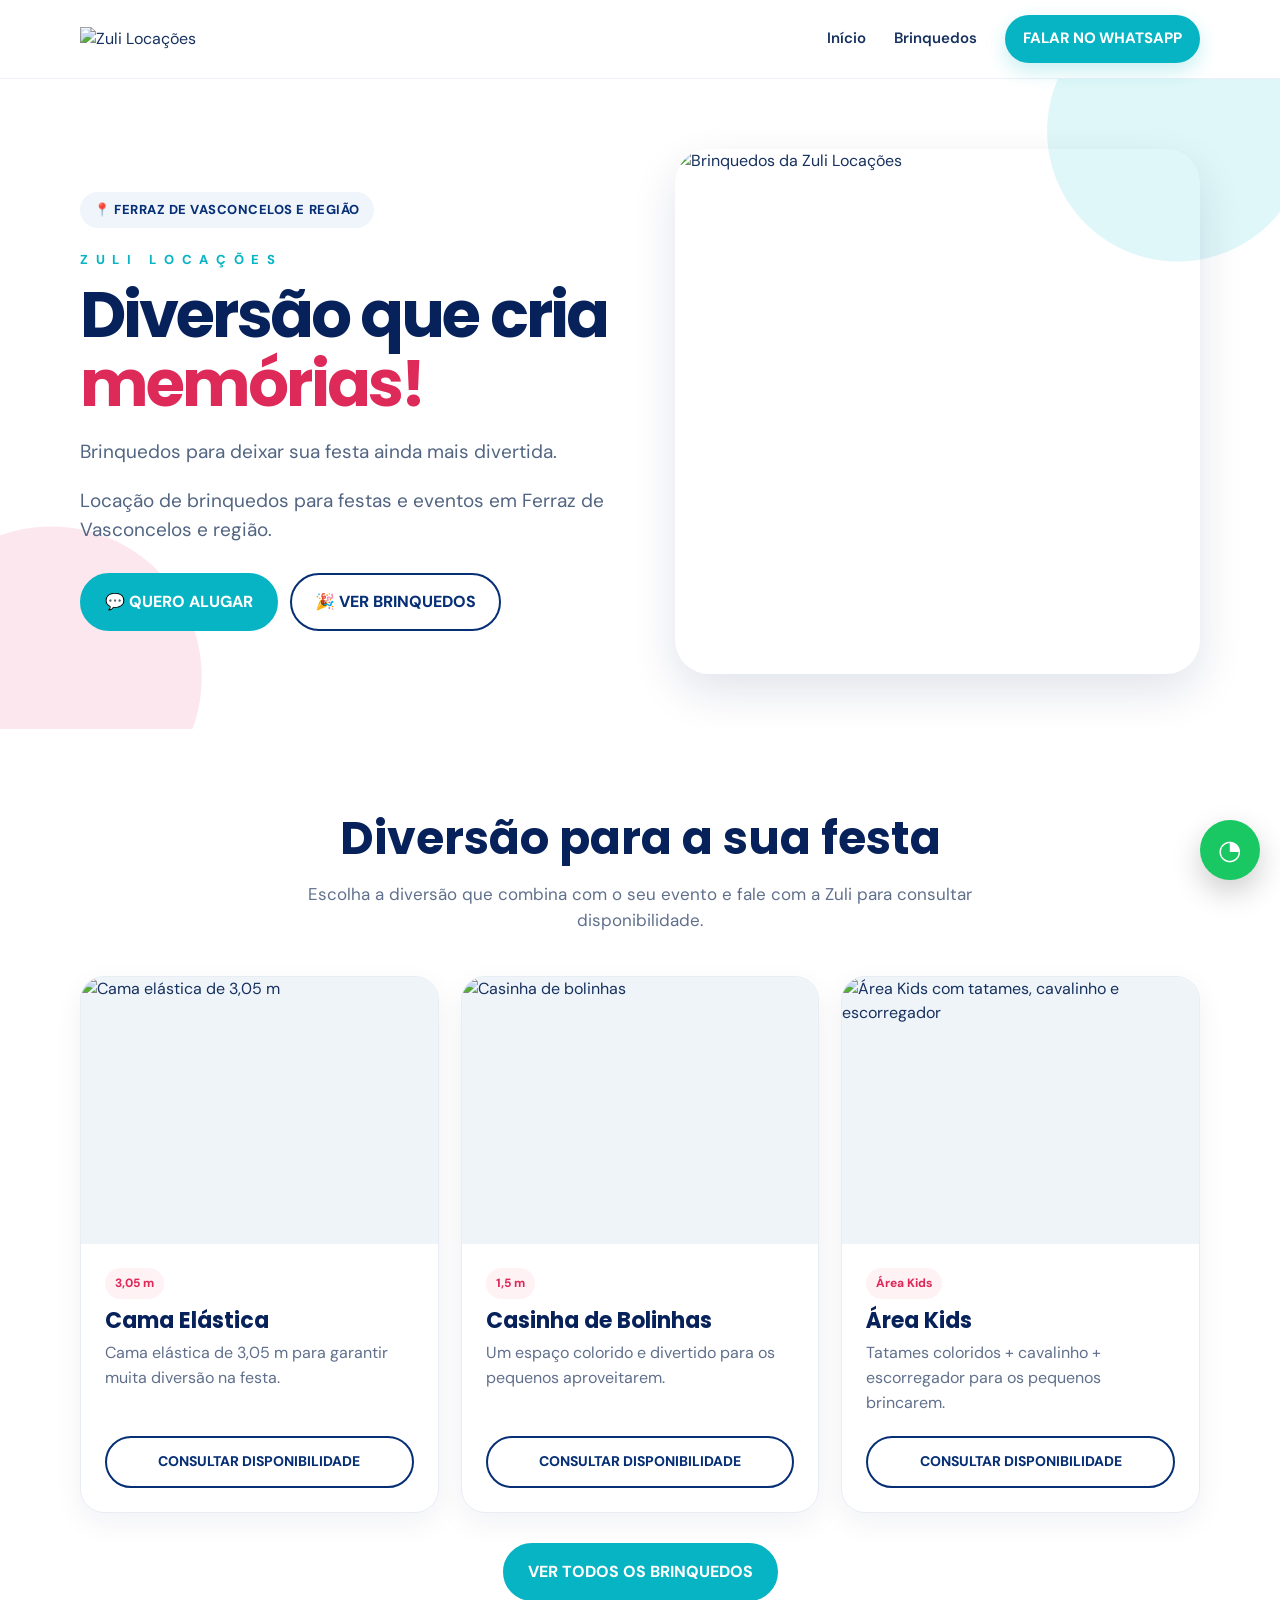
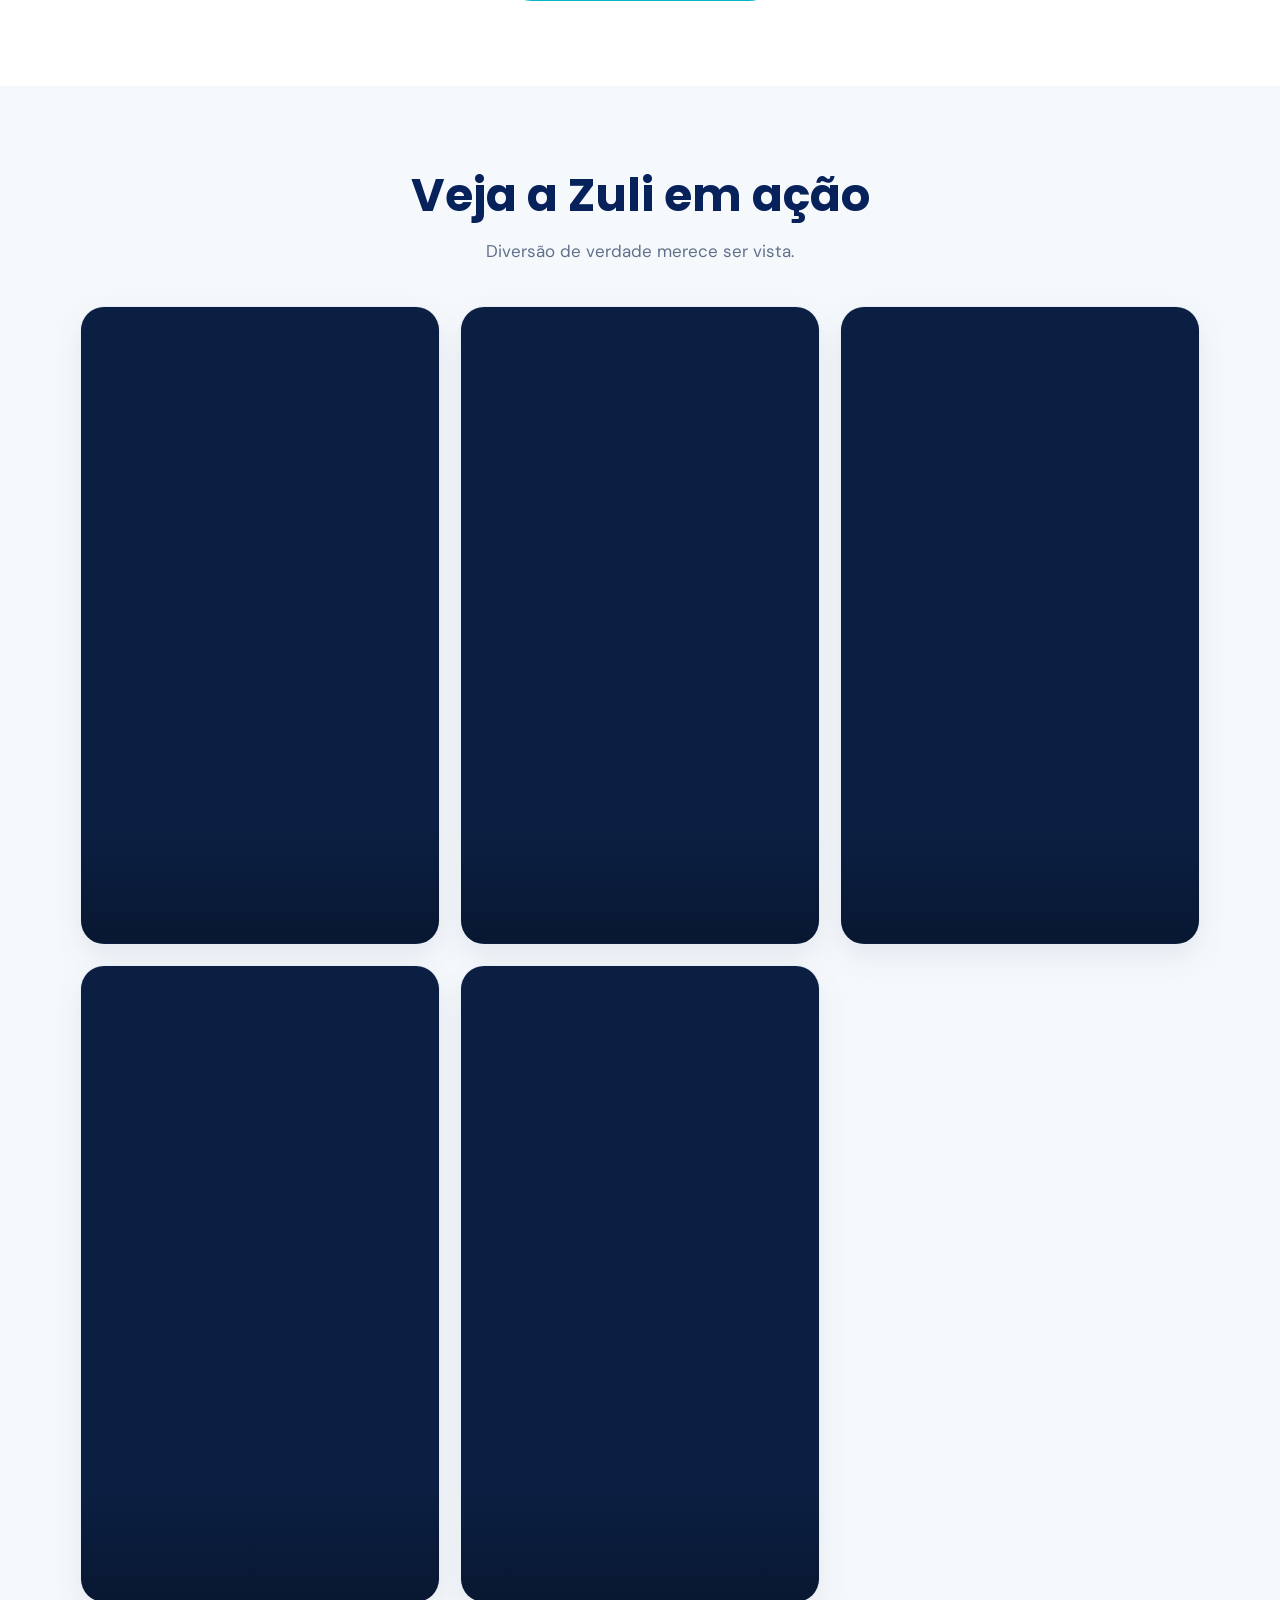
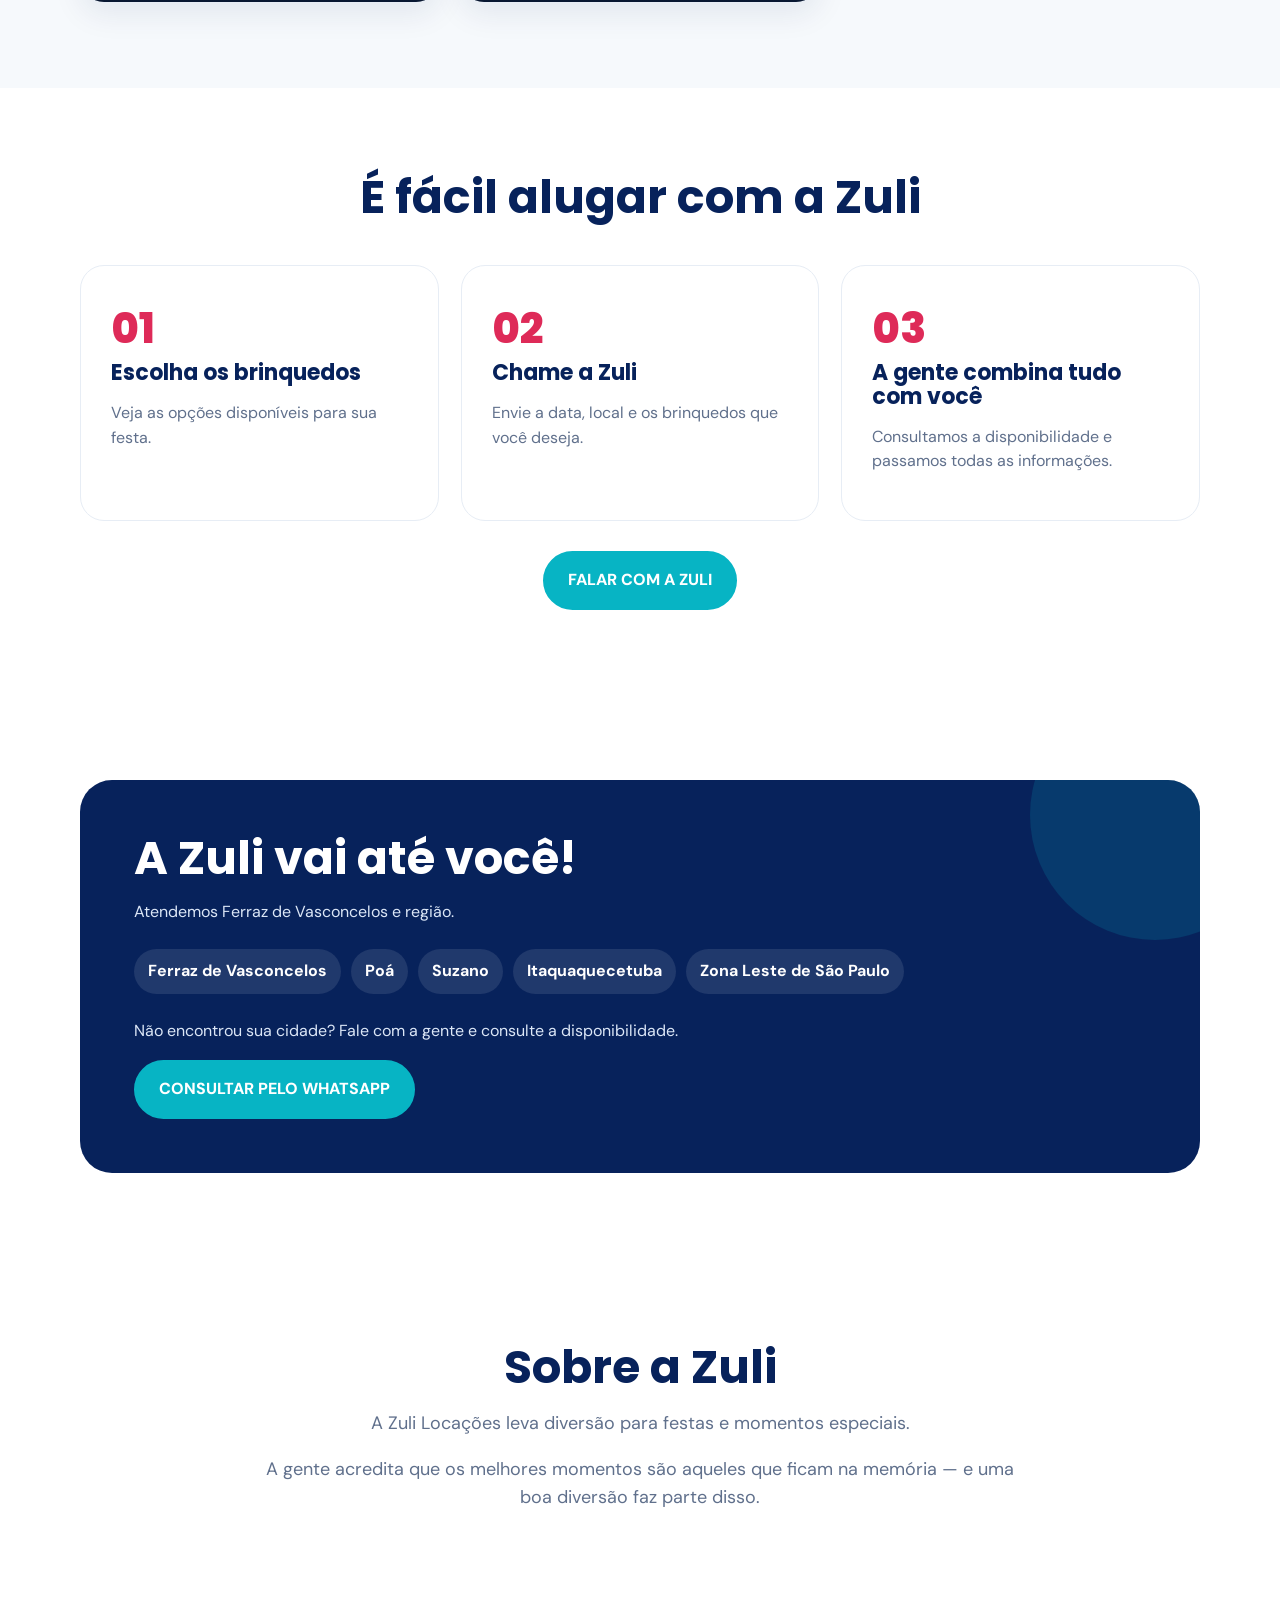
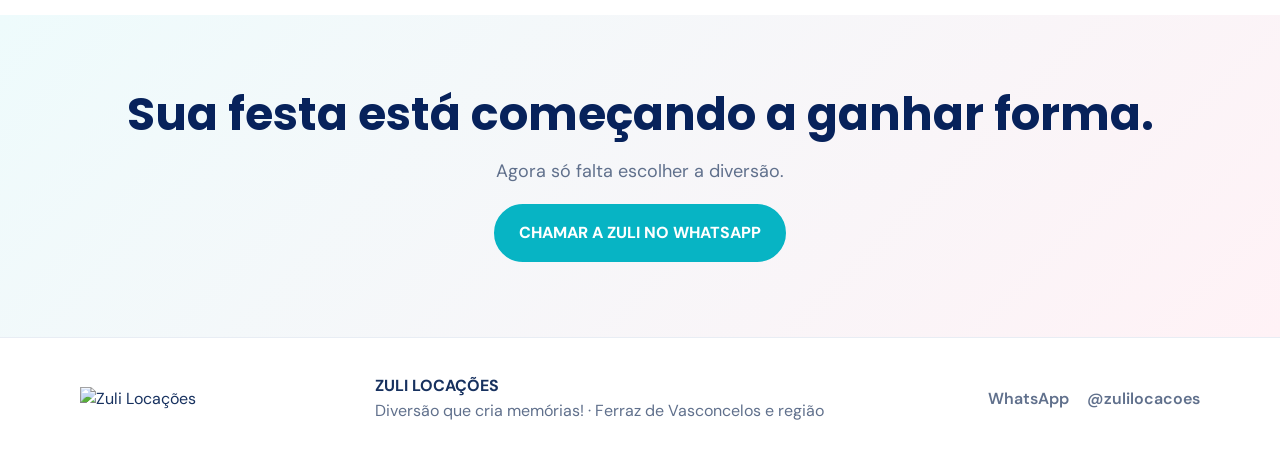
==== index.html @ 2fb0c6ca "Add files via upload" ====
<!doctype html>
<html lang="pt-BR">
<head>
<meta charset="utf-8">
<meta name="viewport" content="width=device-width, initial-scale=1">
<title>Zuli Locações | Brinquedos para festas em Ferraz de Vasconcelos</title>
<meta name="description" content="Zuli Locações: brinquedos para festas e eventos em Ferraz de Vasconcelos e região. Consulte disponibilidade pelo WhatsApp.">
<link rel="stylesheet" href="styles.css">
</head>
<body>
<header class="site-header">
  <div class="container nav">
    <a class="brand" href="index.html"><img src="assets/logo-zuli.jpeg" alt="Zuli Locações"></a>
    <button class="menu-toggle" aria-label="Abrir menu">☰</button>
    <nav class="nav-links">
      <a href="index.html">Início</a>
      <a href="brinquedos.html">Brinquedos</a>
      <a class="nav-cta" href="https://wa.me/message/M6CZQNXBJP5SE1" target="_blank" rel="noopener">FALAR NO WHATSAPP</a>
    </nav>
  </div>
</header>

<main>
<section class="hero">
 <div class="container hero-grid">
  <div>
    <span class="location-pill">📍 FERRAZ DE VASCONCELOS E REGIÃO</span>
    <div class="eyebrow">Z U L I &nbsp; L O C A Ç Õ E S</div>
    <h1>Diversão que cria <span>memórias!</span></h1>
    <p class="lead">Brinquedos para deixar sua festa ainda mais divertida.</p>
    <p class="lead">Locação de brinquedos para festas e eventos em Ferraz de Vasconcelos e região.</p>
    <div class="hero-actions">
      <a class="btn btn-primary" href="https://wa.me/message/M6CZQNXBJP5SE1" target="_blank" rel="noopener">💬 QUERO ALUGAR</a>
      <a class="btn btn-outline" href="brinquedos.html">🎉 VER BRINQUEDOS</a>
    </div>
  </div>
  <div class="hero-image"><img src="assets/brinquedos-juntos.jpeg" alt="Brinquedos da Zuli Locações"></div>
 </div>
</section>

<section class="section" id="brinquedos">
 <div class="container">
  <div class="section-head">
   <h2>Diversão para a sua festa</h2>
   <p>Escolha a diversão que combina com o seu evento e fale com a Zuli para consultar disponibilidade.</p>
  </div>
  <div class="cards">
   <article class="card">
    <div class="card-media"><img src="assets/cama-elastica.jpeg" alt="Cama elástica de 3,05 m"></div>
    <div class="card-body"><span class="tag">3,05 m</span><h3>Cama Elástica</h3><p>Cama elástica de 3,05 m para garantir muita diversão na festa.</p><a class="btn btn-outline" href="https://wa.me/message/M6CZQNXBJP5SE1" target="_blank" rel="noopener">CONSULTAR DISPONIBILIDADE</a></div>
   </article>
   <article class="card">
    <div class="card-media"><img src="assets/casinha-bolinhas.jpeg" alt="Casinha de bolinhas"></div>
    <div class="card-body"><span class="tag">1,5 m</span><h3>Casinha de Bolinhas</h3><p>Um espaço colorido e divertido para os pequenos aproveitarem.</p><a class="btn btn-outline" href="https://wa.me/message/M6CZQNXBJP5SE1" target="_blank" rel="noopener">CONSULTAR DISPONIBILIDADE</a></div>
   </article>
   <article class="card">
    <div class="card-media"><img src="assets/area-kids.jpeg" alt="Área Kids com tatames, cavalinho e escorregador"></div>
    <div class="card-body"><span class="tag">Área Kids</span><h3>Área Kids</h3><p>Tatames coloridos + cavalinho + escorregador para os pequenos brincarem.</p><a class="btn btn-outline" href="https://wa.me/message/M6CZQNXBJP5SE1" target="_blank" rel="noopener">CONSULTAR DISPONIBILIDADE</a></div>
   </article>
  </div>
  <div class="center-cta"><a class="btn btn-primary" href="brinquedos.html">VER TODOS OS BRINQUEDOS</a></div>
 </div>
</section>

<section class="section section-soft">
 <div class="container">
  <div class="section-head"><h2>Veja a Zuli em ação</h2><p>Diversão de verdade merece ser vista.</p></div>
  <div class="video-grid video-grid-real">
   <article class="video-card"><video controls playsinline preload="metadata" poster="assets/video-posters/video-1.jpg"><source src="assets/videos/video-1.mp4" type="video/mp4">Seu navegador não suporta vídeo.</video></article>
   <article class="video-card"><video controls playsinline preload="metadata" poster="assets/video-posters/video-2.jpg"><source src="assets/videos/video-2.mp4" type="video/mp4">Seu navegador não suporta vídeo.</video></article>
   <article class="video-card"><video controls playsinline preload="metadata" poster="assets/video-posters/video-3.jpg"><source src="assets/videos/video-3.mp4" type="video/mp4">Seu navegador não suporta vídeo.</video></article>
   <article class="video-card"><video controls playsinline preload="metadata" poster="assets/video-posters/video-4.jpg"><source src="assets/videos/video-4.mp4" type="video/mp4">Seu navegador não suporta vídeo.</video></article>
   <article class="video-card"><video controls playsinline preload="metadata" poster="assets/video-posters/video-5.jpg"><source src="assets/videos/video-5.mp4" type="video/mp4">Seu navegador não suporta vídeo.</video></article>
  </div>
 </div>
</section>

<section class="section">
 <div class="container">
  <div class="section-head"><h2>É fácil alugar com a Zuli</h2></div>
  <div class="steps">
   <article class="step"><div class="step-number">01</div><h3>Escolha os brinquedos</h3><p>Veja as opções disponíveis para sua festa.</p></article>
   <article class="step"><div class="step-number">02</div><h3>Chame a Zuli</h3><p>Envie a data, local e os brinquedos que você deseja.</p></article>
   <article class="step"><div class="step-number">03</div><h3>A gente combina tudo com você</h3><p>Consultamos a disponibilidade e passamos todas as informações.</p></article>
  </div>
  <div class="center-cta"><a class="btn btn-primary" href="https://wa.me/message/M6CZQNXBJP5SE1" target="_blank" rel="noopener">FALAR COM A ZULI</a></div>
 </div>
</section>

<section class="section">
 <div class="container">
  <div class="region">
   <h2>A Zuli vai até você!</h2>
   <p>Atendemos Ferraz de Vasconcelos e região.</p>
   <div class="region-list"><span>Ferraz de Vasconcelos</span><span>Poá</span><span>Suzano</span><span>Itaquaquecetuba</span><span>Zona Leste de São Paulo</span></div>
   <p>Não encontrou sua cidade? Fale com a gente e consulte a disponibilidade.</p>
   <a class="btn btn-primary" href="https://wa.me/message/M6CZQNXBJP5SE1" target="_blank" rel="noopener">CONSULTAR PELO WHATSAPP</a>
  </div>
 </div>
</section>

<section class="section">
 <div class="container about">
  <h2>Sobre a Zuli</h2>
  <p>A Zuli Locações leva diversão para festas e momentos especiais.</p>
  <p>A gente acredita que os melhores momentos são aqueles que ficam na memória — e uma boa diversão faz parte disso.</p>
 </div>
</section>

<section class="final-cta">
 <div class="container">
  <h2>Sua festa está começando a ganhar forma.</h2>
  <p>Agora só falta escolher a diversão.</p>
  <a class="btn btn-primary" href="https://wa.me/message/M6CZQNXBJP5SE1" target="_blank" rel="noopener">CHAMAR A ZULI NO WHATSAPP</a>
 </div>
</section>
</main>

<footer class="footer">
 <div class="container footer-inner">
  <img src="assets/logo-zuli.jpeg" alt="Zuli Locações">
  <div><strong>ZULI LOCAÇÕES</strong><br><span style="color:#60708c">Diversão que cria memórias! · Ferraz de Vasconcelos e região</span></div>
  <div class="footer-links">
   <a href="https://wa.me/message/M6CZQNXBJP5SE1" target="_blank" rel="noopener">WhatsApp</a>
   <a href="https://www.instagram.com/zulilocacoes?stkn=MTN0em9mMDBub2lpcg%3D%3D&utm_source=qr" target="_blank" rel="noopener">@zulilocacoes</a>
  </div>
 </div>
</footer>
<a class="float-wa" href="https://wa.me/message/M6CZQNXBJP5SE1" target="_blank" rel="noopener" aria-label="Falar no WhatsApp">◔</a>
<script src="script.js"></script>
</body>
</html>
---- styles.css ----
@import url('https://fonts.googleapis.com/css2?family=DM+Sans:wght@400;500;600;700&family=Poppins:wght@600;700;800&display=swap');

:root{
  --blue:#062F75; --cyan:#07B4C4; --pink:#DE2A58; --yellow:#E9951A;
  --deep:#07225B; --white:#fff; --soft:#F6F9FC; --text:#17315f; --muted:#60708c;
  --shadow:0 18px 45px rgba(7,34,91,.12); --radius:24px;
}
*{box-sizing:border-box}
html{scroll-behavior:smooth}
body{margin:0;font-family:"DM Sans",Arial,sans-serif;color:var(--text);background:#fff;line-height:1.55}
img{max-width:100%;display:block}
a{text-decoration:none;color:inherit}
.container{width:min(1120px,calc(100% - 36px));margin:auto}
.site-header{position:sticky;top:0;z-index:50;background:rgba(255,255,255,.94);backdrop-filter:blur(14px);border-bottom:1px solid #edf1f7}
.nav{height:78px;display:flex;align-items:center;justify-content:space-between;gap:20px}
.brand img{width:150px;height:auto}
.nav-links{display:flex;align-items:center;gap:28px;font-weight:600;font-size:15px}
.nav-links a:hover{color:var(--pink)}
.menu-toggle{display:none;border:0;background:var(--soft);font-size:24px;border-radius:12px;padding:8px 12px}
.nav-cta{background:var(--cyan);color:#fff;padding:12px 18px;border-radius:999px;font-weight:800;box-shadow:0 8px 20px rgba(7,180,196,.22)}
.hero{padding:70px 0 55px;overflow:hidden;background:
 radial-gradient(circle at 92% 8%,#dff7f8 0 130px,transparent 131px),
 radial-gradient(circle at 4% 92%,#fde7ee 0 150px,transparent 151px),
 #fff}
.hero-grid{display:grid;grid-template-columns:1.02fr .98fr;align-items:center;gap:48px}
.location-pill{display:inline-flex;align-items:center;gap:8px;padding:8px 14px;border-radius:999px;background:#f0f5fb;color:var(--blue);font-size:13px;font-weight:800;letter-spacing:.04em}
.eyebrow{color:var(--cyan);font-weight:800;letter-spacing:.18em;font-size:13px;margin:22px 0 10px}
h1,h2,h3{font-family:Poppins,Arial,sans-serif;line-height:1.08;color:var(--deep);margin:0}
h1{font-size:clamp(42px,5vw,72px);letter-spacing:-.045em}
h1 span{color:var(--pink)}
h2{font-size:clamp(30px,4vw,46px)}
h3{font-size:22px}
.lead{font-size:19px;color:#526582;max-width:650px}
.hero-actions{display:flex;flex-wrap:wrap;gap:12px;margin-top:28px}
.btn{display:inline-flex;align-items:center;justify-content:center;gap:9px;padding:15px 23px;border-radius:999px;font-weight:800;border:2px solid var(--blue);transition:.2s transform,.2s box-shadow}
.btn:hover{transform:translateY(-2px);box-shadow:0 10px 24px rgba(7,34,91,.12)}
.btn-primary{background:var(--cyan);border-color:var(--cyan);color:#fff}
.btn-outline{background:#fff;color:var(--blue)}
.hero-image{border-radius:34px;overflow:hidden;box-shadow:var(--shadow);aspect-ratio:1/1;position:relative}
.hero-image img{width:100%;height:100%;object-fit:cover}
.section{padding:85px 0}
.section-soft{background:var(--soft)}
.section-head{text-align:center;max-width:760px;margin:0 auto 42px}
.section-head p{color:var(--muted);font-size:17px}
.cards{display:grid;grid-template-columns:repeat(3,1fr);gap:22px}
.card{background:#fff;border:1px solid #e8edf4;border-radius:var(--radius);overflow:hidden;box-shadow:0 10px 30px rgba(7,34,91,.06);display:flex;flex-direction:column}
.card-media{aspect-ratio:4/3;overflow:hidden;background:#eef4f8}
.card-media img{width:100%;height:100%;object-fit:cover;transition:transform .4s}
.card:hover .card-media img{transform:scale(1.035)}
.card-body{padding:24px;display:flex;flex-direction:column;flex:1}
.card-body p{color:var(--muted);margin:9px 0 20px}
.card .btn{margin-top:auto;width:100%;font-size:14px;padding:13px 16px}
.tag{display:inline-flex;width:max-content;padding:6px 10px;border-radius:999px;background:#fff2f5;color:var(--pink);font-weight:800;font-size:12px;margin-bottom:10px}
.video-grid{display:grid;grid-template-columns:repeat(3,1fr);gap:20px}
.video-grid-real{align-items:start}
.video-card{background:#fff;border-radius:24px;overflow:hidden;border:1px solid #e7edf5;box-shadow:0 12px 30px rgba(7,34,91,.08)}
.video-card video{display:block;width:100%;height:auto;aspect-ratio:9/16;object-fit:cover;background:#0b1f42}
.video-card video::-webkit-media-controls-panel{background-image:linear-gradient(transparent,rgba(0,0,0,.25))}
.steps{display:grid;grid-template-columns:repeat(3,1fr);gap:22px}
.step{background:#fff;border-radius:24px;padding:30px;border:1px solid #e7edf5}
.step-number{font-family:Poppins;color:var(--pink);font-size:42px;font-weight:800}
.step p{color:var(--muted)}
.center-cta{text-align:center;margin-top:30px}
.region{background:var(--deep);color:#fff;border-radius:32px;padding:54px;position:relative;overflow:hidden}
.region:after{content:"";position:absolute;width:250px;height:250px;border-radius:50%;background:rgba(7,180,196,.17);right:-80px;top:-90px}
.region h2{color:#fff}
.region p{color:#dce7f7}
.region-list{display:flex;flex-wrap:wrap;gap:10px;margin:25px 0}
.region-list span{padding:10px 14px;border-radius:999px;background:rgba(255,255,255,.1);font-weight:700}
.about{max-width:760px;margin:auto;text-align:center}
.about p{color:var(--muted);font-size:18px}
.final-cta{background:linear-gradient(135deg,#eefbfc,#fff2f6);text-align:center;padding:75px 20px}
.final-cta p{color:var(--muted);font-size:18px}
.footer{background:#fff;border-top:1px solid #e8edf4;padding:36px 0}
.footer-inner{display:flex;align-items:center;justify-content:space-between;gap:25px}
.footer img{width:130px}
.footer-links{display:flex;gap:18px;color:var(--muted);font-weight:600}
.float-wa{position:fixed;right:20px;bottom:20px;z-index:60;width:60px;height:60px;border-radius:50%;background:#19c763;color:#fff;display:grid;place-items:center;font-size:27px;box-shadow:0 12px 30px rgba(0,0,0,.2)}
.page-hero{padding:70px 0 45px;background:var(--soft);text-align:center}
.breadcrumb{color:var(--cyan);font-weight:800;font-size:13px;letter-spacing:.12em;margin-bottom:12px}
.product-grid{display:grid;grid-template-columns:repeat(3,1fr);gap:24px}
.product-card{border:1px solid #e7edf4;border-radius:28px;overflow:hidden;background:#fff;box-shadow:0 12px 35px rgba(7,34,91,.07)}
.product-card img{width:100%;aspect-ratio:1/1;object-fit:cover}
.product-card .inside{padding:25px}
.product-card .inside p{color:var(--muted)}
@media(max-width:850px){
 .nav{height:70px}.nav-links{display:none;position:absolute;top:70px;left:0;right:0;background:#fff;padding:18px;flex-direction:column;align-items:stretch;border-bottom:1px solid #e8edf4;box-shadow:0 12px 25px rgba(7,34,91,.08)}
 .nav-links.open{display:flex}.menu-toggle{display:block}.nav-cta{display:none}
 .hero{padding-top:42px}.hero-grid{grid-template-columns:1fr;gap:30px}.hero-image{order:-1;aspect-ratio:4/3}
 .cards,.video-grid,.steps,.product-grid{grid-template-columns:1fr}
 .section{padding:62px 0}.region{padding:36px 25px}.footer-inner{flex-direction:column;text-align:center}.footer-links{flex-wrap:wrap;justify-content:center}
}
@media(max-width:480px){
 .container{width:min(100% - 28px,1120px)}h1{font-size:43px}.lead{font-size:17px}.hero-actions{flex-direction:column}.btn{width:100%}
 .hero-image{border-radius:24px}.section-head{margin-bottom:30px}.card-body{padding:20px}
 .float-wa{width:56px;height:56px;right:15px;bottom:15px}
}
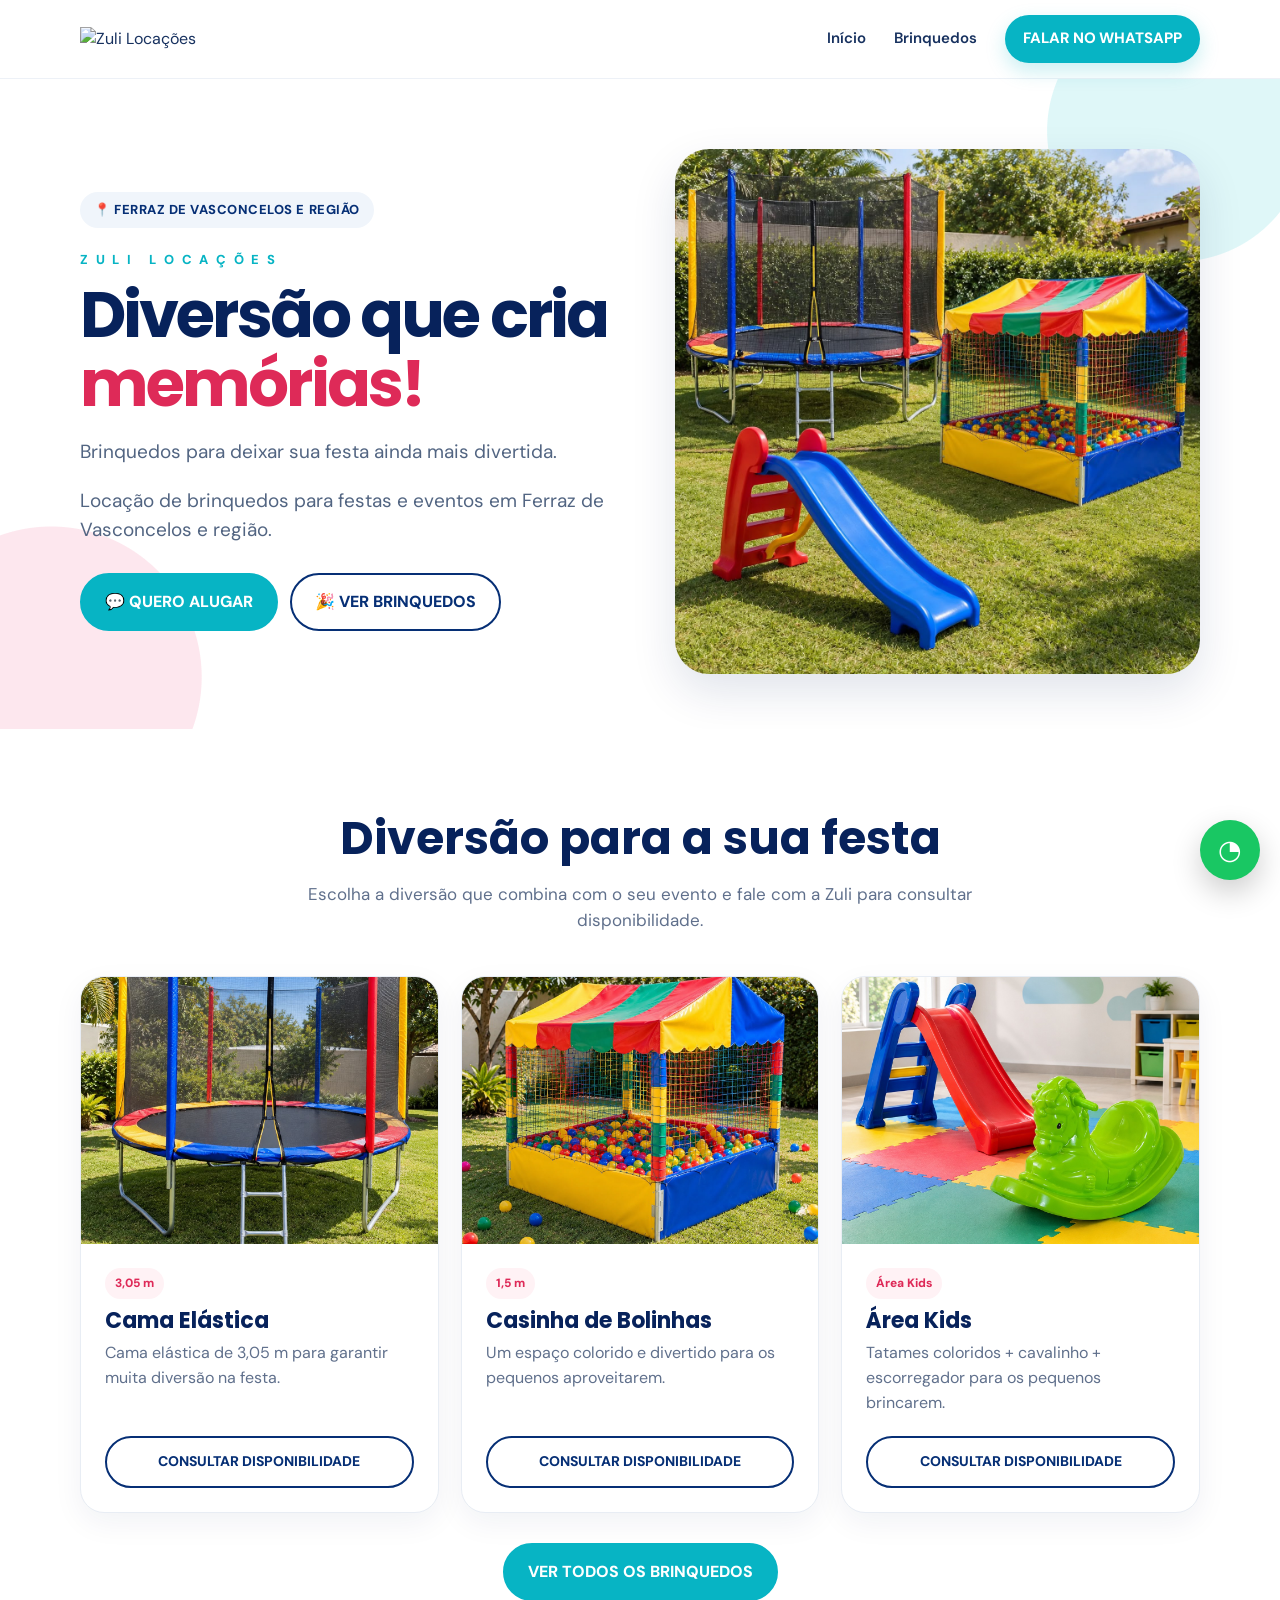
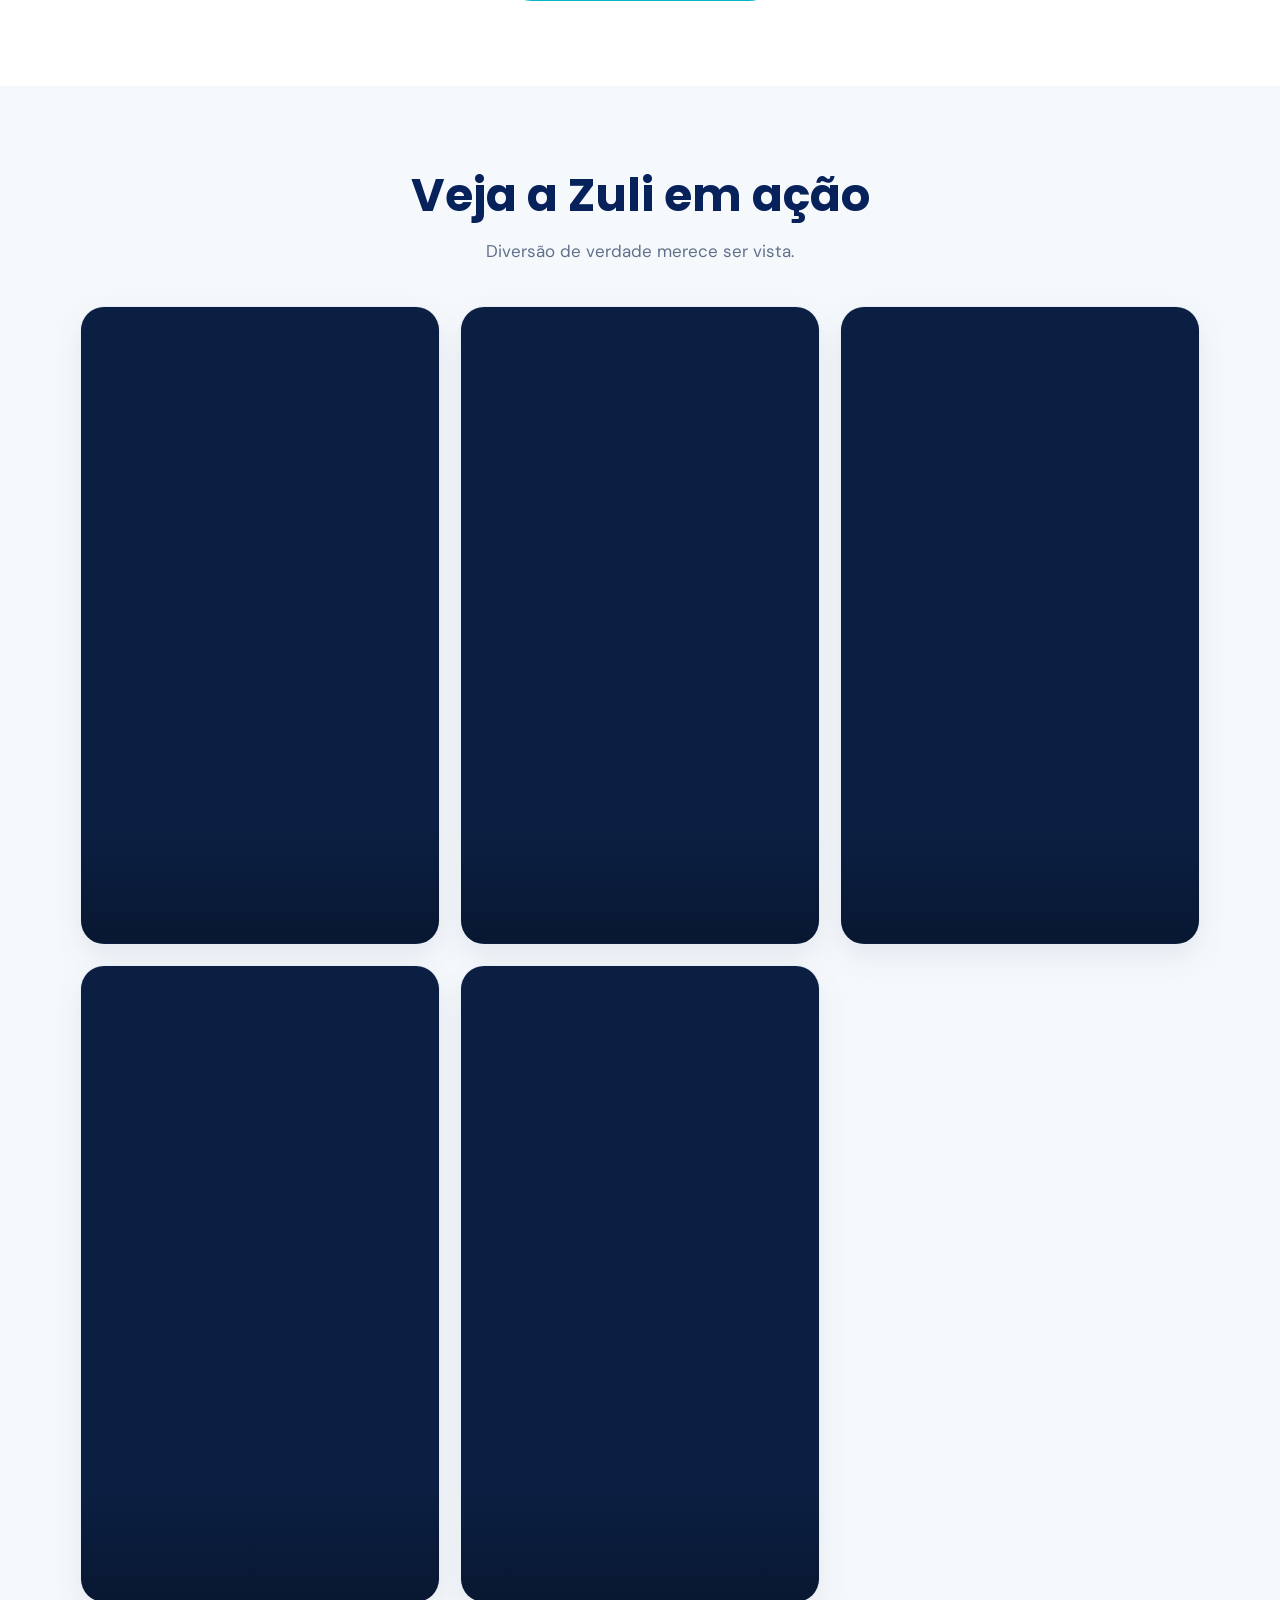
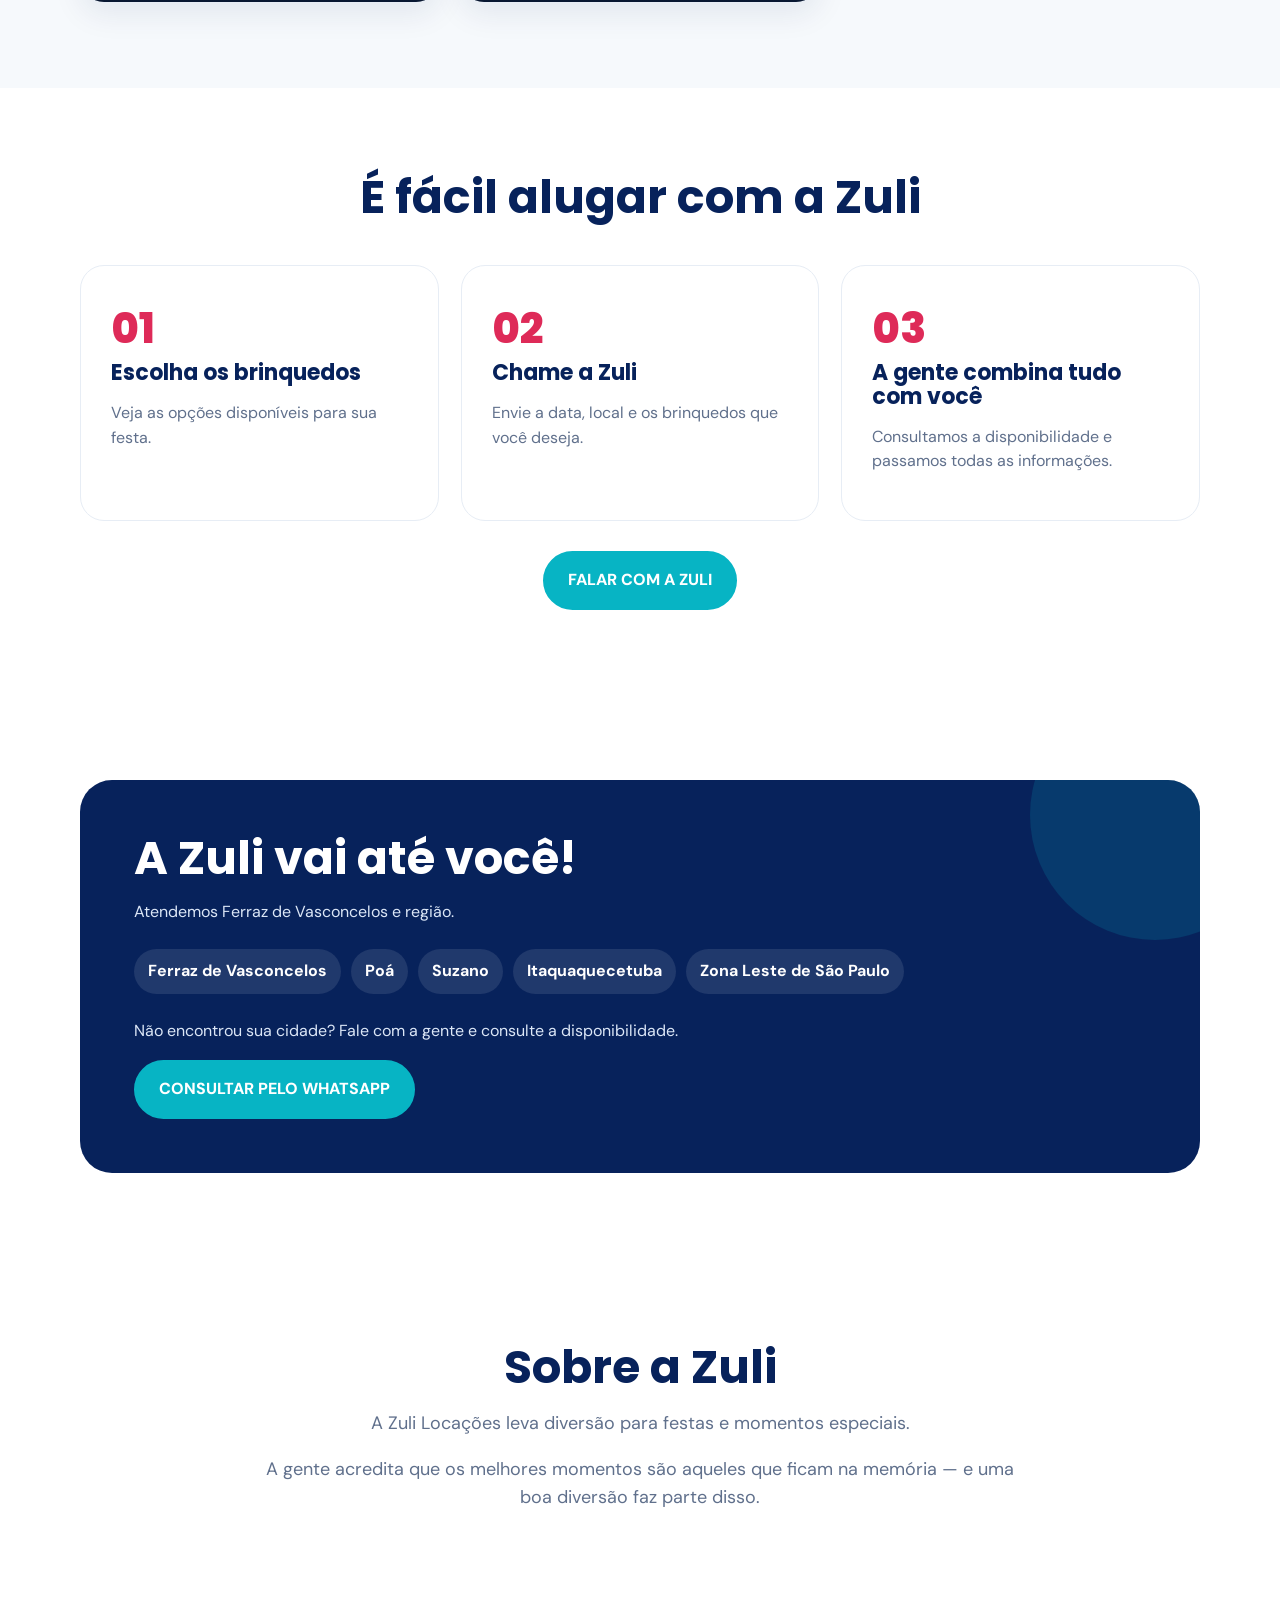
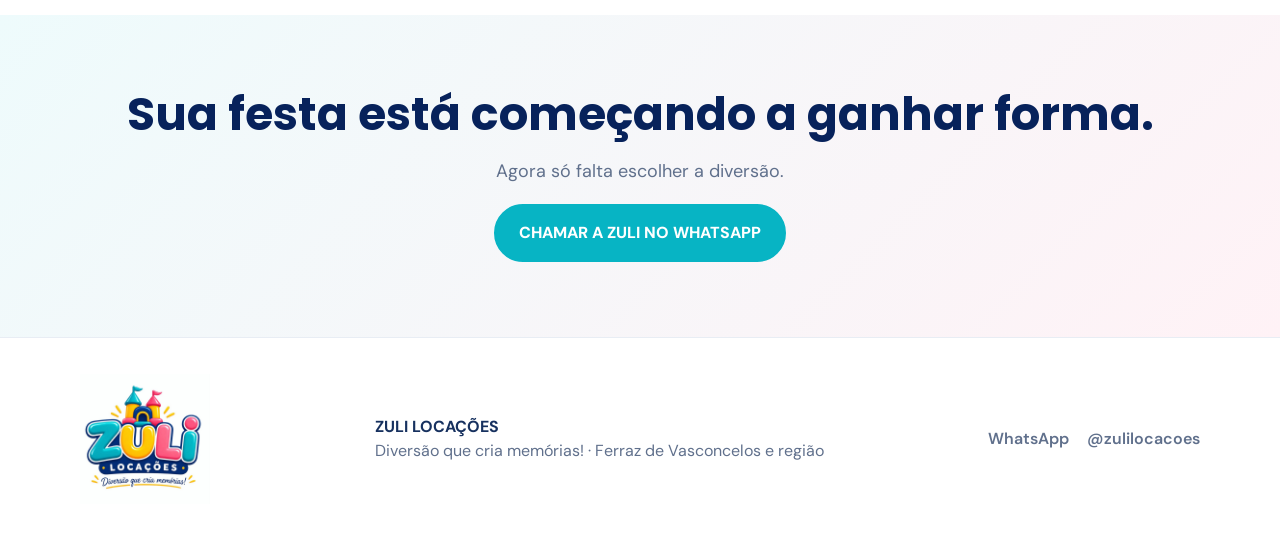
==== commit ca17d300: "Update image source paths in index.html" ====
--- a/index.html
+++ b/index.html
@@ -34,7 +34,7 @@
       <a class="btn btn-outline" href="brinquedos.html">🎉 VER BRINQUEDOS</a>
     </div>
   </div>
-  <div class="hero-image"><img src="assets/brinquedos-juntos.jpeg" alt="Brinquedos da Zuli Locações"></div>
+  <div class="hero-image"><img src="brinquedos-juntos.jpeg" alt="Brinquedos da Zuli Locações"></div>
  </div>
 </section>
 
@@ -46,15 +46,15 @@
   </div>
   <div class="cards">
    <article class="card">
-    <div class="card-media"><img src="assets/cama-elastica.jpeg" alt="Cama elástica de 3,05 m"></div>
+    <div class="card-media"><img src="cama-elastica.jpeg" alt="Cama elástica de 3,05 m"></div>
     <div class="card-body"><span class="tag">3,05 m</span><h3>Cama Elástica</h3><p>Cama elástica de 3,05 m para garantir muita diversão na festa.</p><a class="btn btn-outline" href="https://wa.me/message/M6CZQNXBJP5SE1" target="_blank" rel="noopener">CONSULTAR DISPONIBILIDADE</a></div>
    </article>
    <article class="card">
-    <div class="card-media"><img src="assets/casinha-bolinhas.jpeg" alt="Casinha de bolinhas"></div>
+    <div class="card-media"><img src="casinha-bolinhas.jpeg" alt="Casinha de bolinhas"></div>
     <div class="card-body"><span class="tag">1,5 m</span><h3>Casinha de Bolinhas</h3><p>Um espaço colorido e divertido para os pequenos aproveitarem.</p><a class="btn btn-outline" href="https://wa.me/message/M6CZQNXBJP5SE1" target="_blank" rel="noopener">CONSULTAR DISPONIBILIDADE</a></div>
    </article>
    <article class="card">
-    <div class="card-media"><img src="assets/area-kids.jpeg" alt="Área Kids com tatames, cavalinho e escorregador"></div>
+    <div class="card-media"><img src="area-kids.jpeg" alt="Área Kids com tatames, cavalinho e escorregador"></div>
     <div class="card-body"><span class="tag">Área Kids</span><h3>Área Kids</h3><p>Tatames coloridos + cavalinho + escorregador para os pequenos brincarem.</p><a class="btn btn-outline" href="https://wa.me/message/M6CZQNXBJP5SE1" target="_blank" rel="noopener">CONSULTAR DISPONIBILIDADE</a></div>
    </article>
   </div>
@@ -118,7 +118,7 @@
 
 <footer class="footer">
  <div class="container footer-inner">
-  <img src="assets/logo-zuli.jpeg" alt="Zuli Locações">
+  <img src="logo-zuli.jpeg" alt="Zuli Locações">
   <div><strong>ZULI LOCAÇÕES</strong><br><span style="color:#60708c">Diversão que cria memórias! · Ferraz de Vasconcelos e região</span></div>
   <div class="footer-links">
    <a href="https://wa.me/message/M6CZQNXBJP5SE1" target="_blank" rel="noopener">WhatsApp</a>
@@ -129,4 +129,4 @@
 <a class="float-wa" href="https://wa.me/message/M6CZQNXBJP5SE1" target="_blank" rel="noopener" aria-label="Falar no WhatsApp">◔</a>
 <script src="script.js"></script>
 </body>
-</html>+</html>
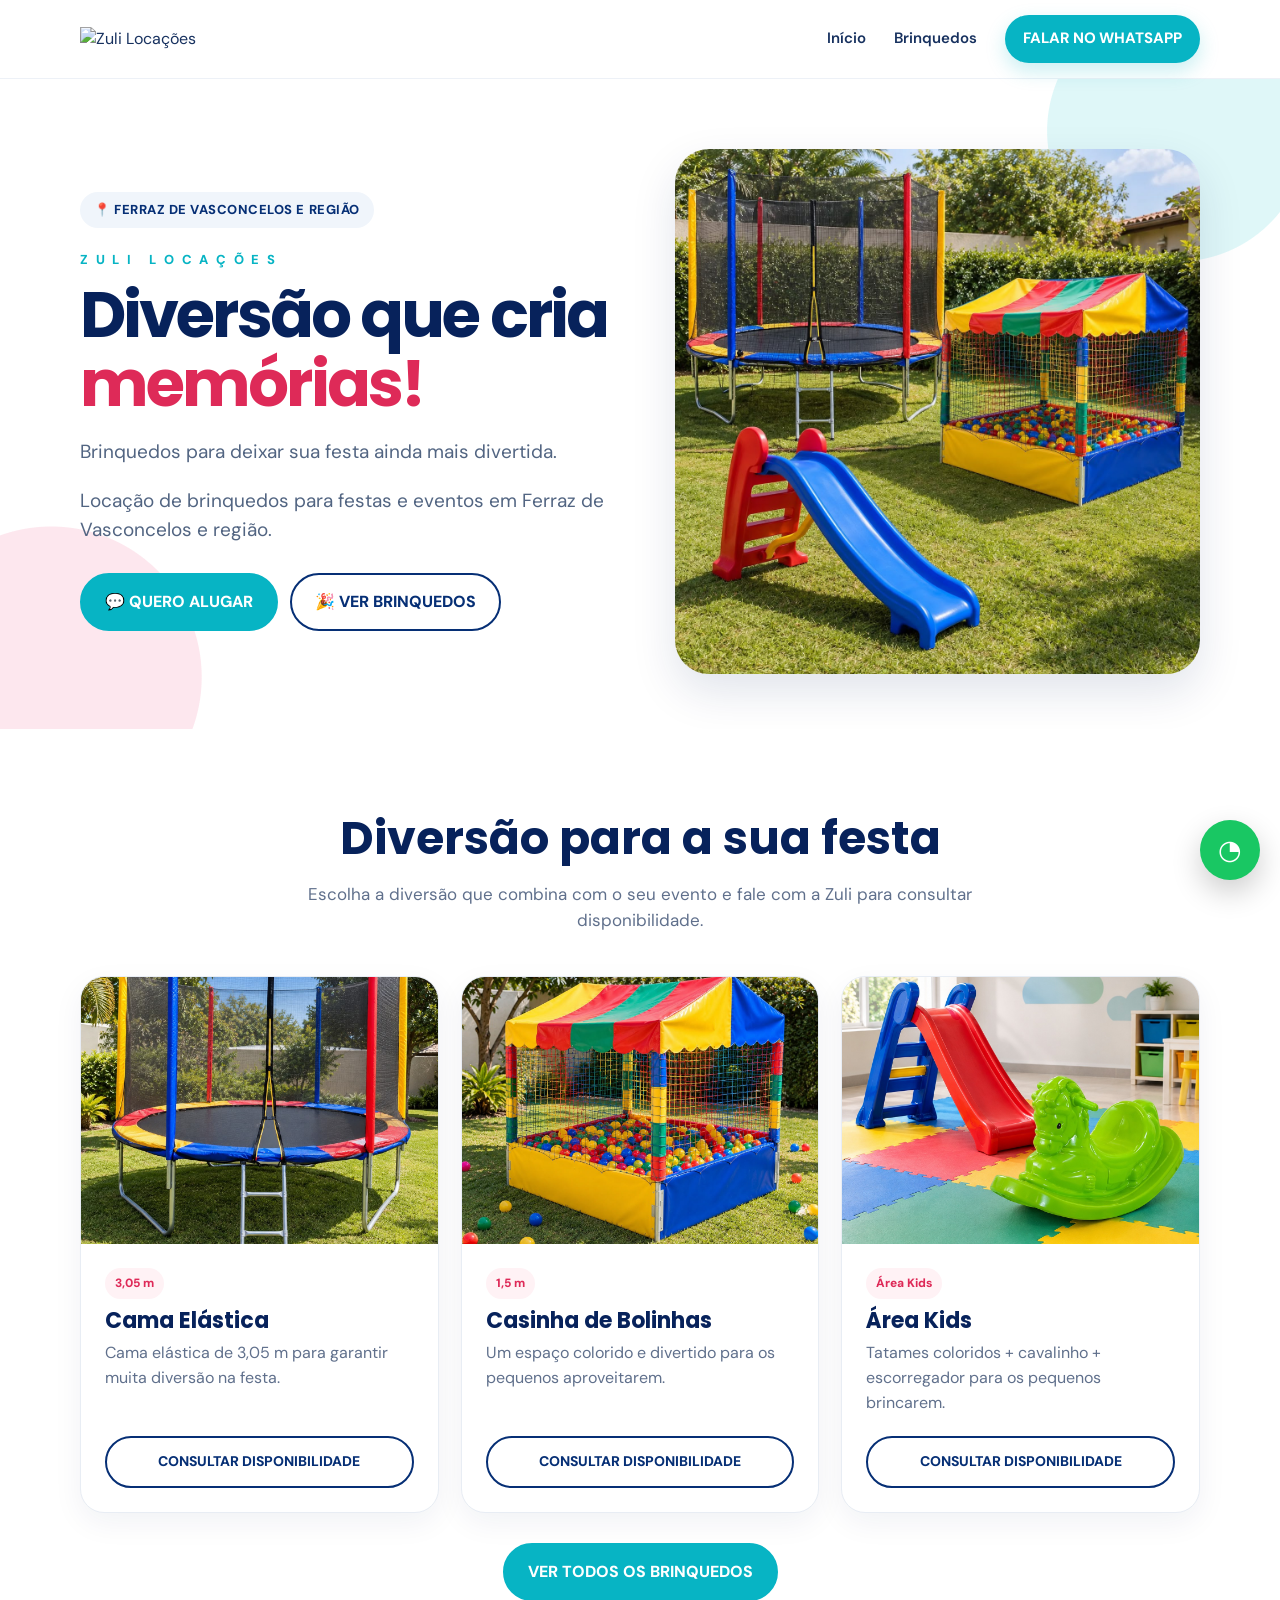
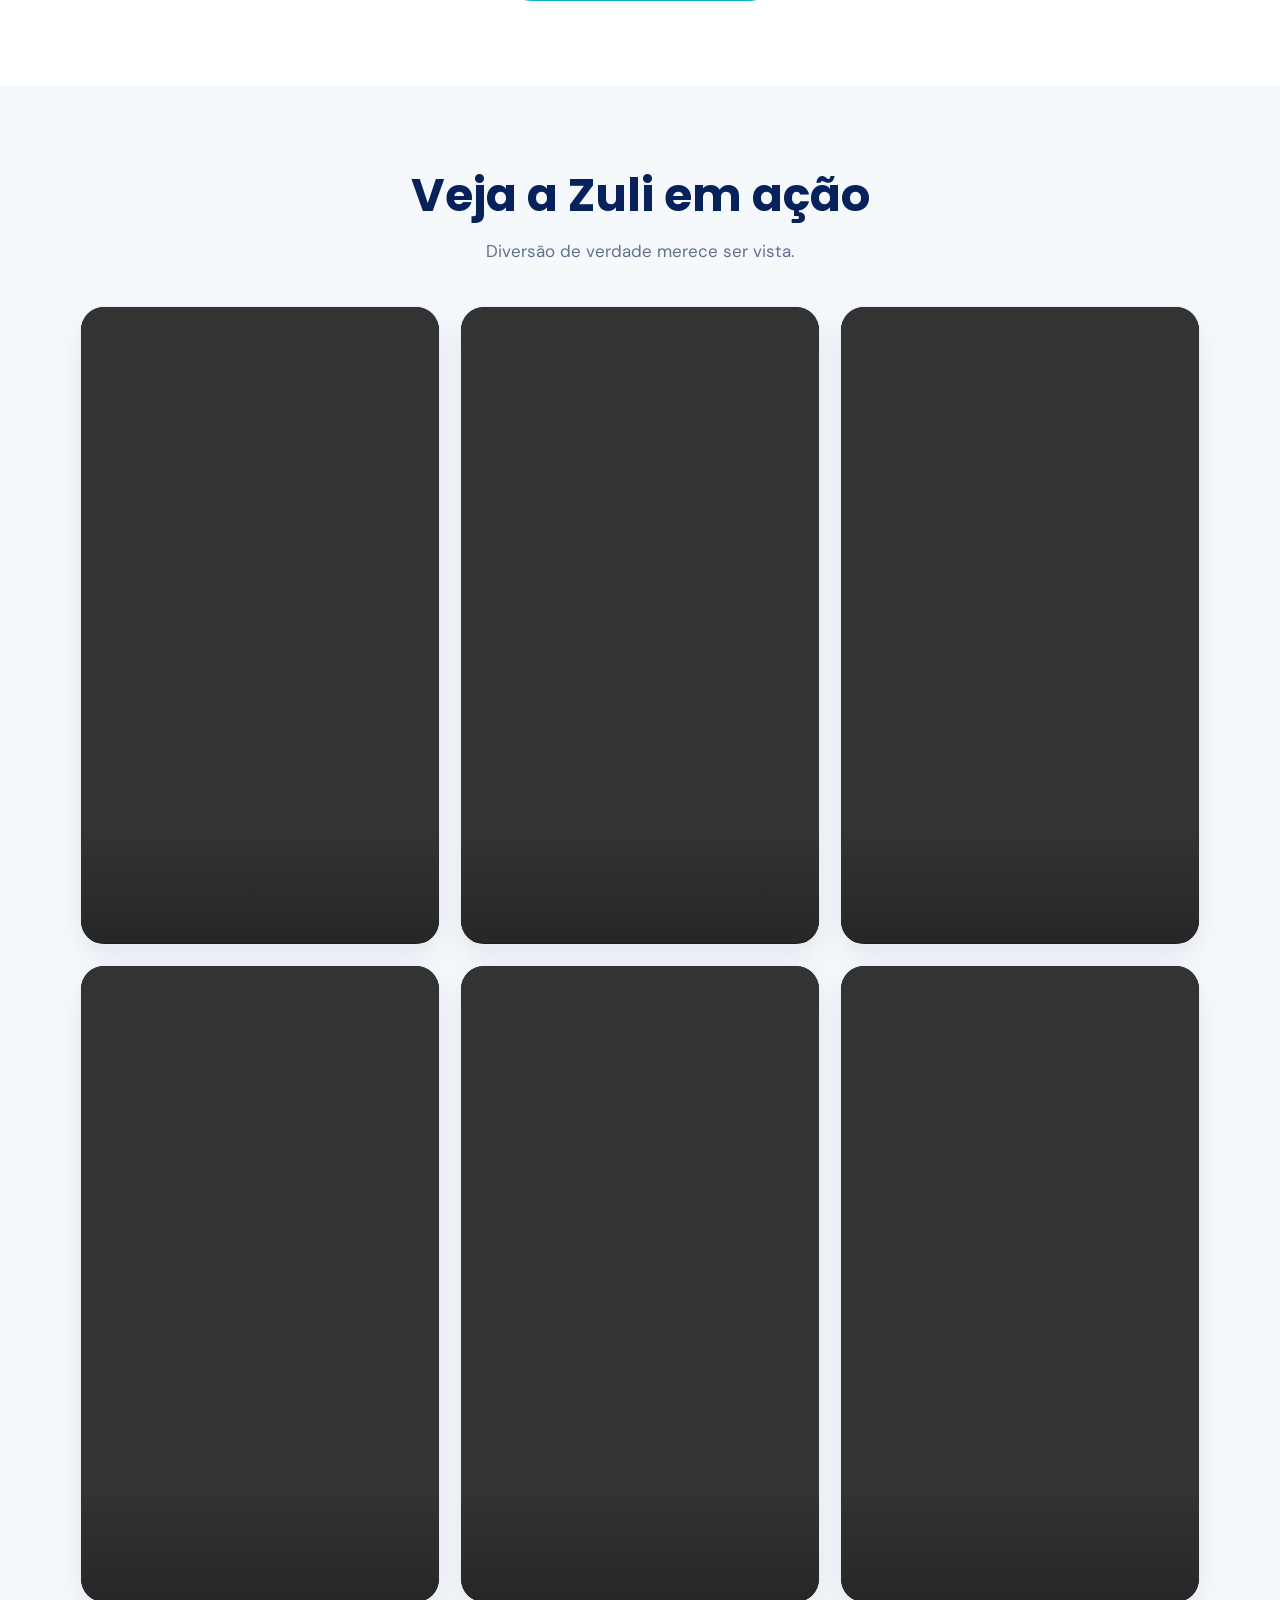
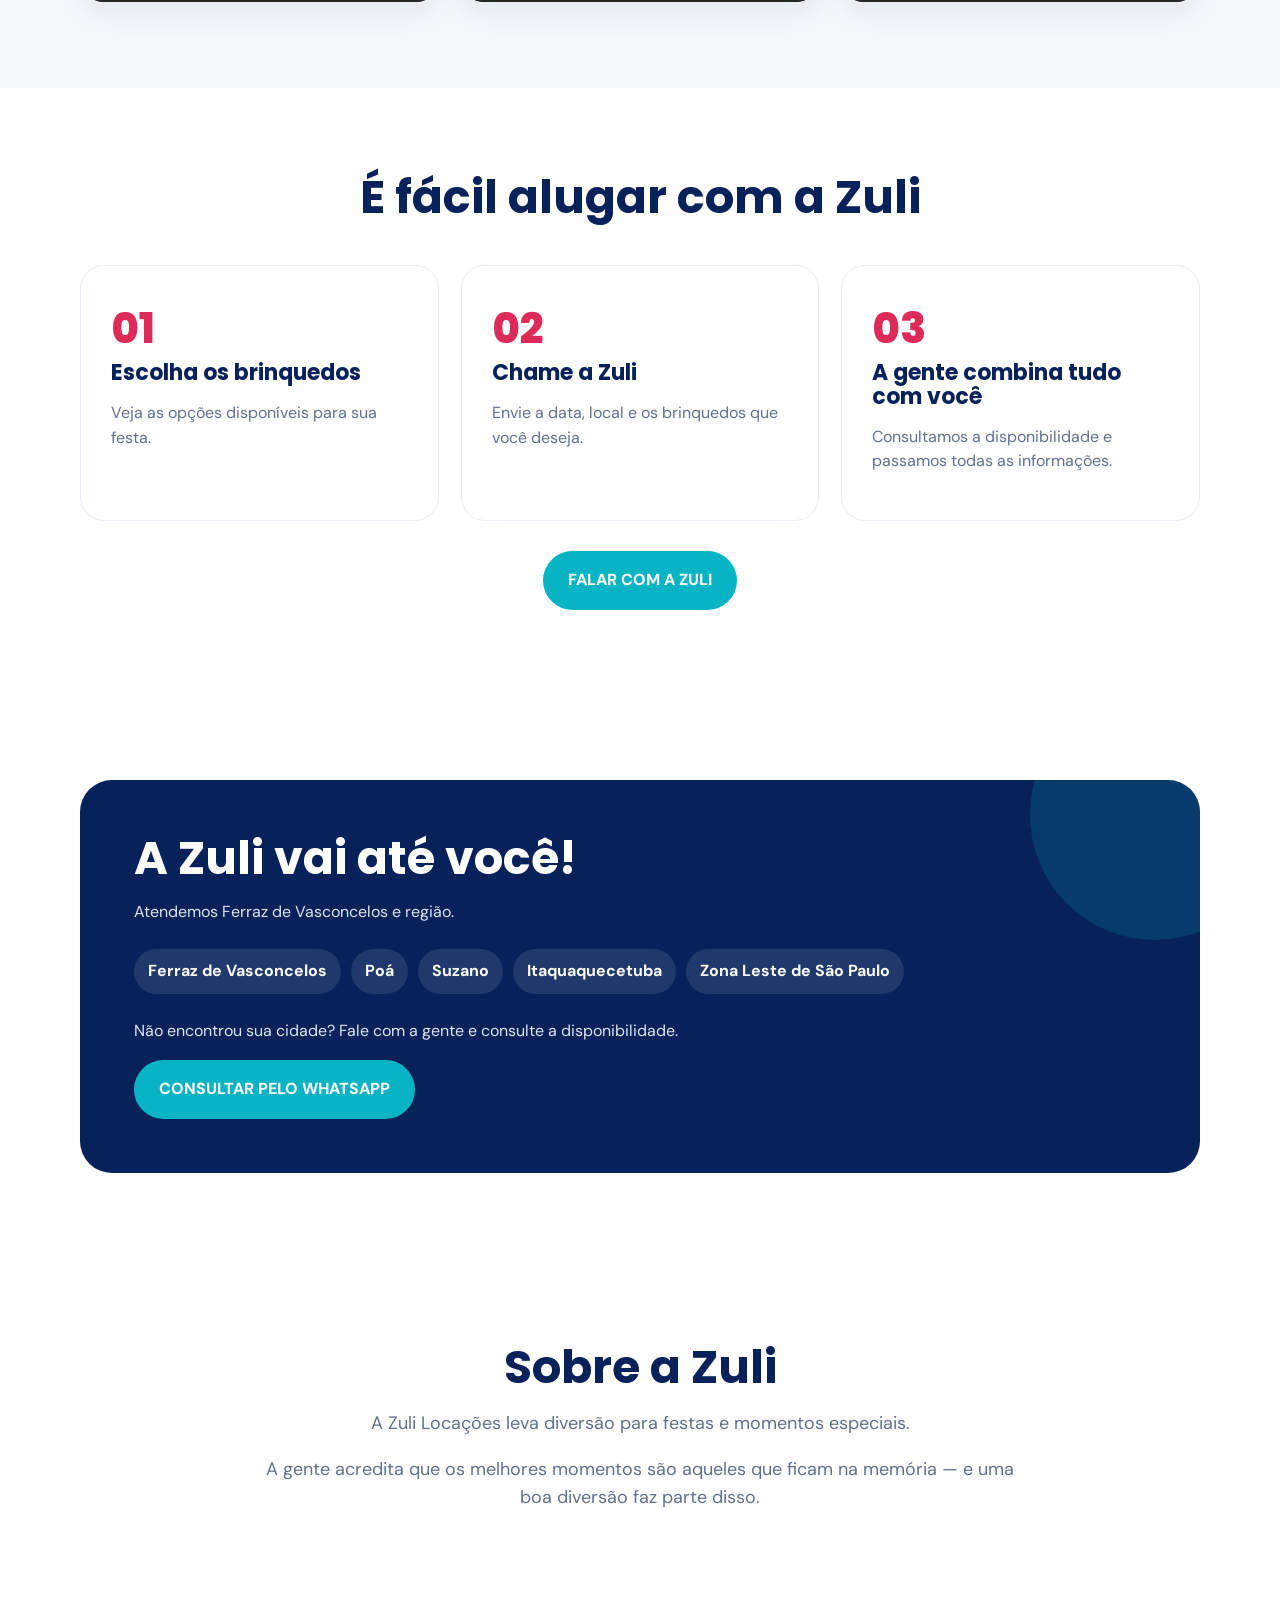
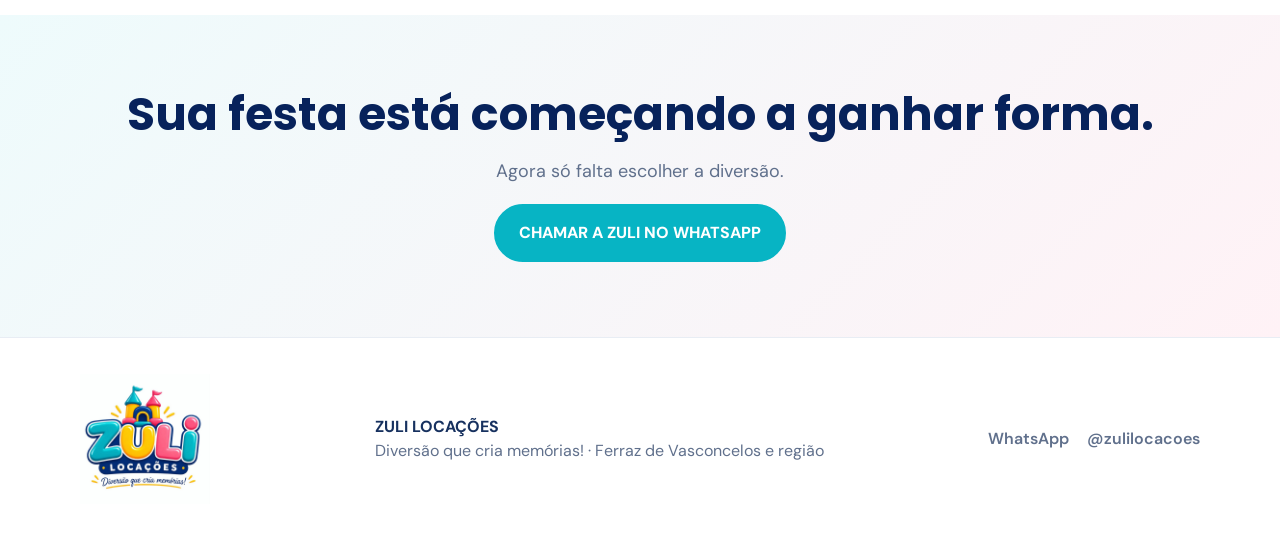
==== commit 57035b08: "Update video section with new video sources Replaced existing video entries with new WhatsApp video " ====
--- a/index.html
+++ b/index.html
@@ -65,13 +65,38 @@
 <section class="section section-soft">
  <div class="container">
   <div class="section-head"><h2>Veja a Zuli em ação</h2><p>Diversão de verdade merece ser vista.</p></div>
-  <div class="video-grid video-grid-real">
-   <article class="video-card"><video controls playsinline preload="metadata" poster="assets/video-posters/video-1.jpg"><source src="assets/videos/video-1.mp4" type="video/mp4">Seu navegador não suporta vídeo.</video></article>
-   <article class="video-card"><video controls playsinline preload="metadata" poster="assets/video-posters/video-2.jpg"><source src="assets/videos/video-2.mp4" type="video/mp4">Seu navegador não suporta vídeo.</video></article>
-   <article class="video-card"><video controls playsinline preload="metadata" poster="assets/video-posters/video-3.jpg"><source src="assets/videos/video-3.mp4" type="video/mp4">Seu navegador não suporta vídeo.</video></article>
-   <article class="video-card"><video controls playsinline preload="metadata" poster="assets/video-posters/video-4.jpg"><source src="assets/videos/video-4.mp4" type="video/mp4">Seu navegador não suporta vídeo.</video></article>
-   <article class="video-card"><video controls playsinline preload="metadata" poster="assets/video-posters/video-5.jpg"><source src="assets/videos/video-5.mp4" type="video/mp4">Seu navegador não suporta vídeo.</video></article>
-  </div>
+ <div class="video-grid video-grid-real">
+  <article class="video-card">
+    <video controls playsinline preload="metadata">
+      <source src="WhatsApp%20Video%202026-10-22%20at%2015.18.37.mp4" type="video/mp4">
+    </video>
+  </article>
+  <article class="video-card">
+    <video controls playsinline preload="metadata">
+      <source src="WhatsApp%20Video%202026-10-08%20at%2009.55.35.mp4" type="video/mp4">
+    </video>
+  </article>
+  <article class="video-card">
+    <video controls playsinline preload="metadata">
+      <source src="WhatsApp%20Video%202026-10-08%20at%2009.55.40.mp4" type="video/mp4">
+    </video>
+  </article>
+  <article class="video-card">
+    <video controls playsinline preload="metadata">
+      <source src="WhatsApp%20Video%202026-10-08%20at%2009.55.44.mp4" type="video/mp4">
+    </video>
+  </article>
+  <article class="video-card">
+    <video controls playsinline preload="metadata">
+      <source src="WhatsApp%20Video%202026-10-08%20at%2009.55.47.mp4" type="video/mp4">
+    </video>
+  </article>
+  <article class="video-card">
+    <video controls playsinline preload="metadata">
+      <source src="WhatsApp%20Video%202026-10-08%20at%2009.55.30.mp4" type="video/mp4">
+    </video>
+  </article>
+</div>
  </div>
 </section>
 
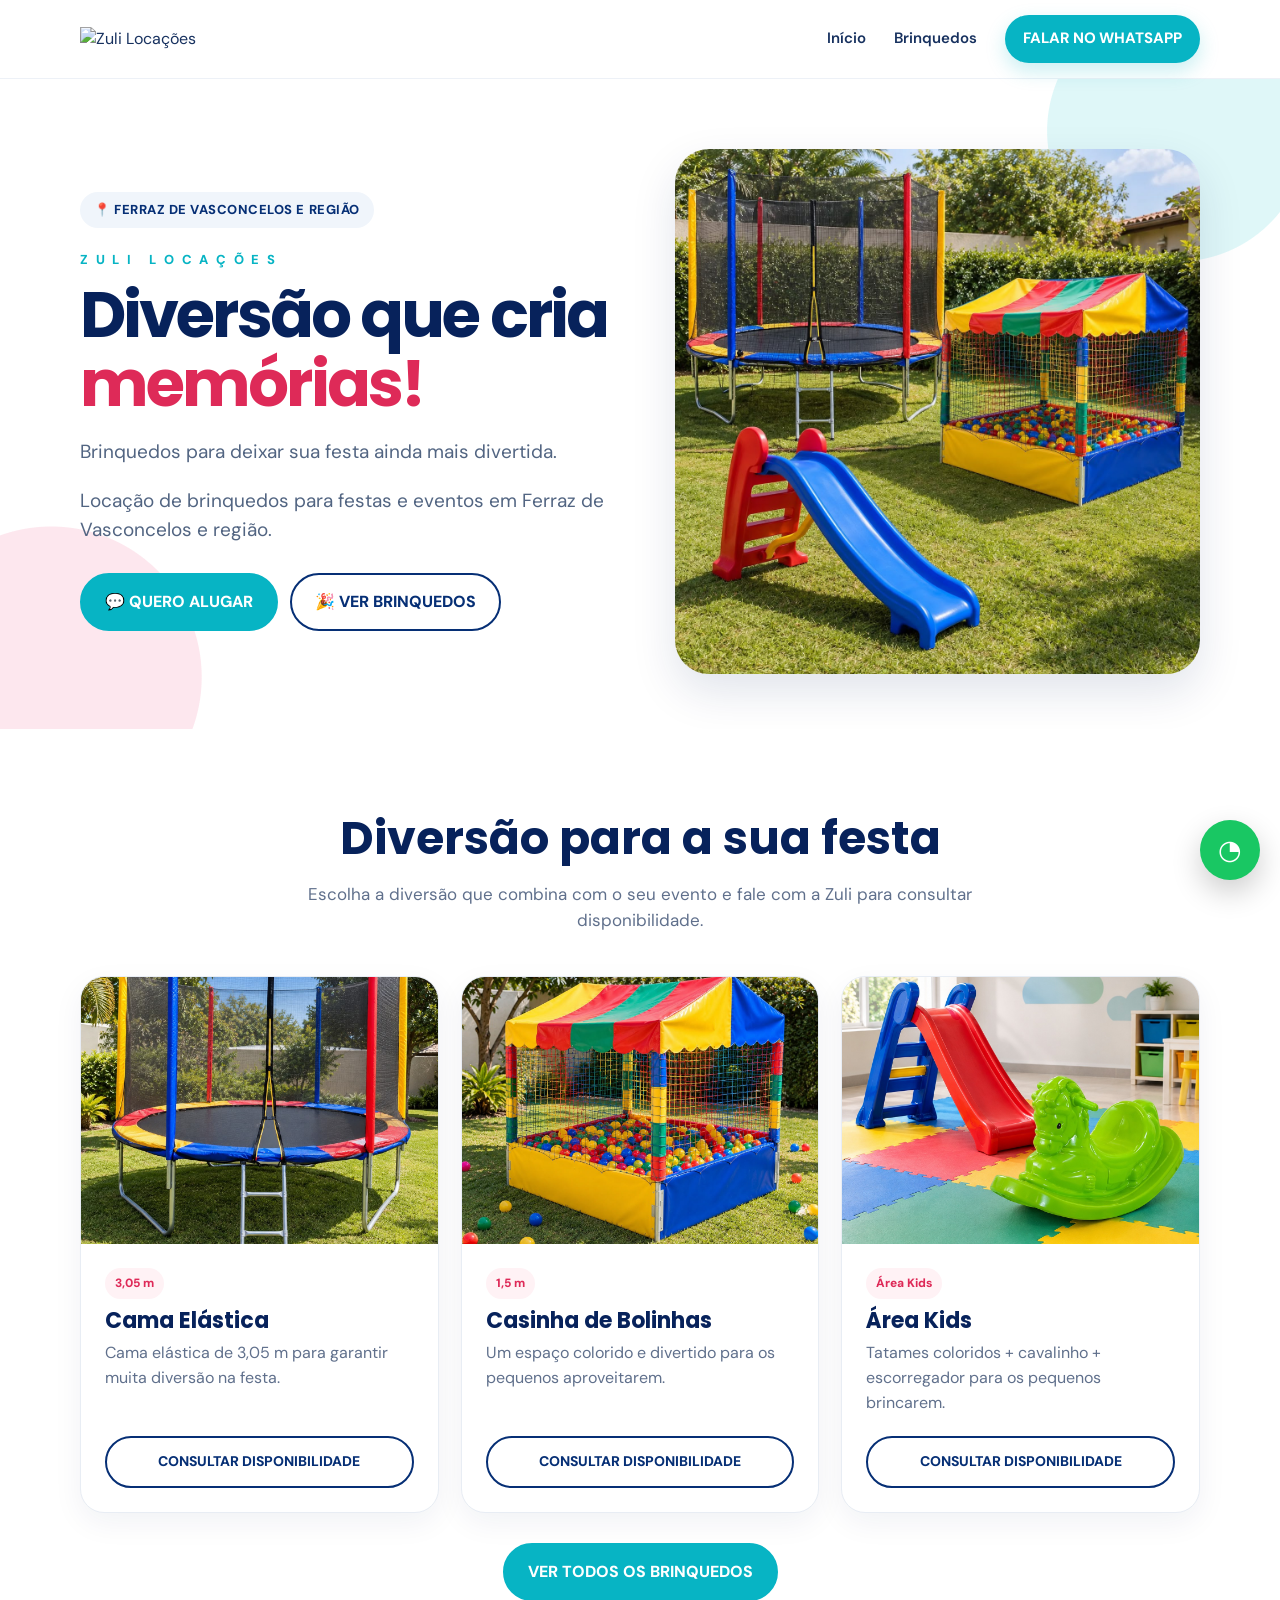
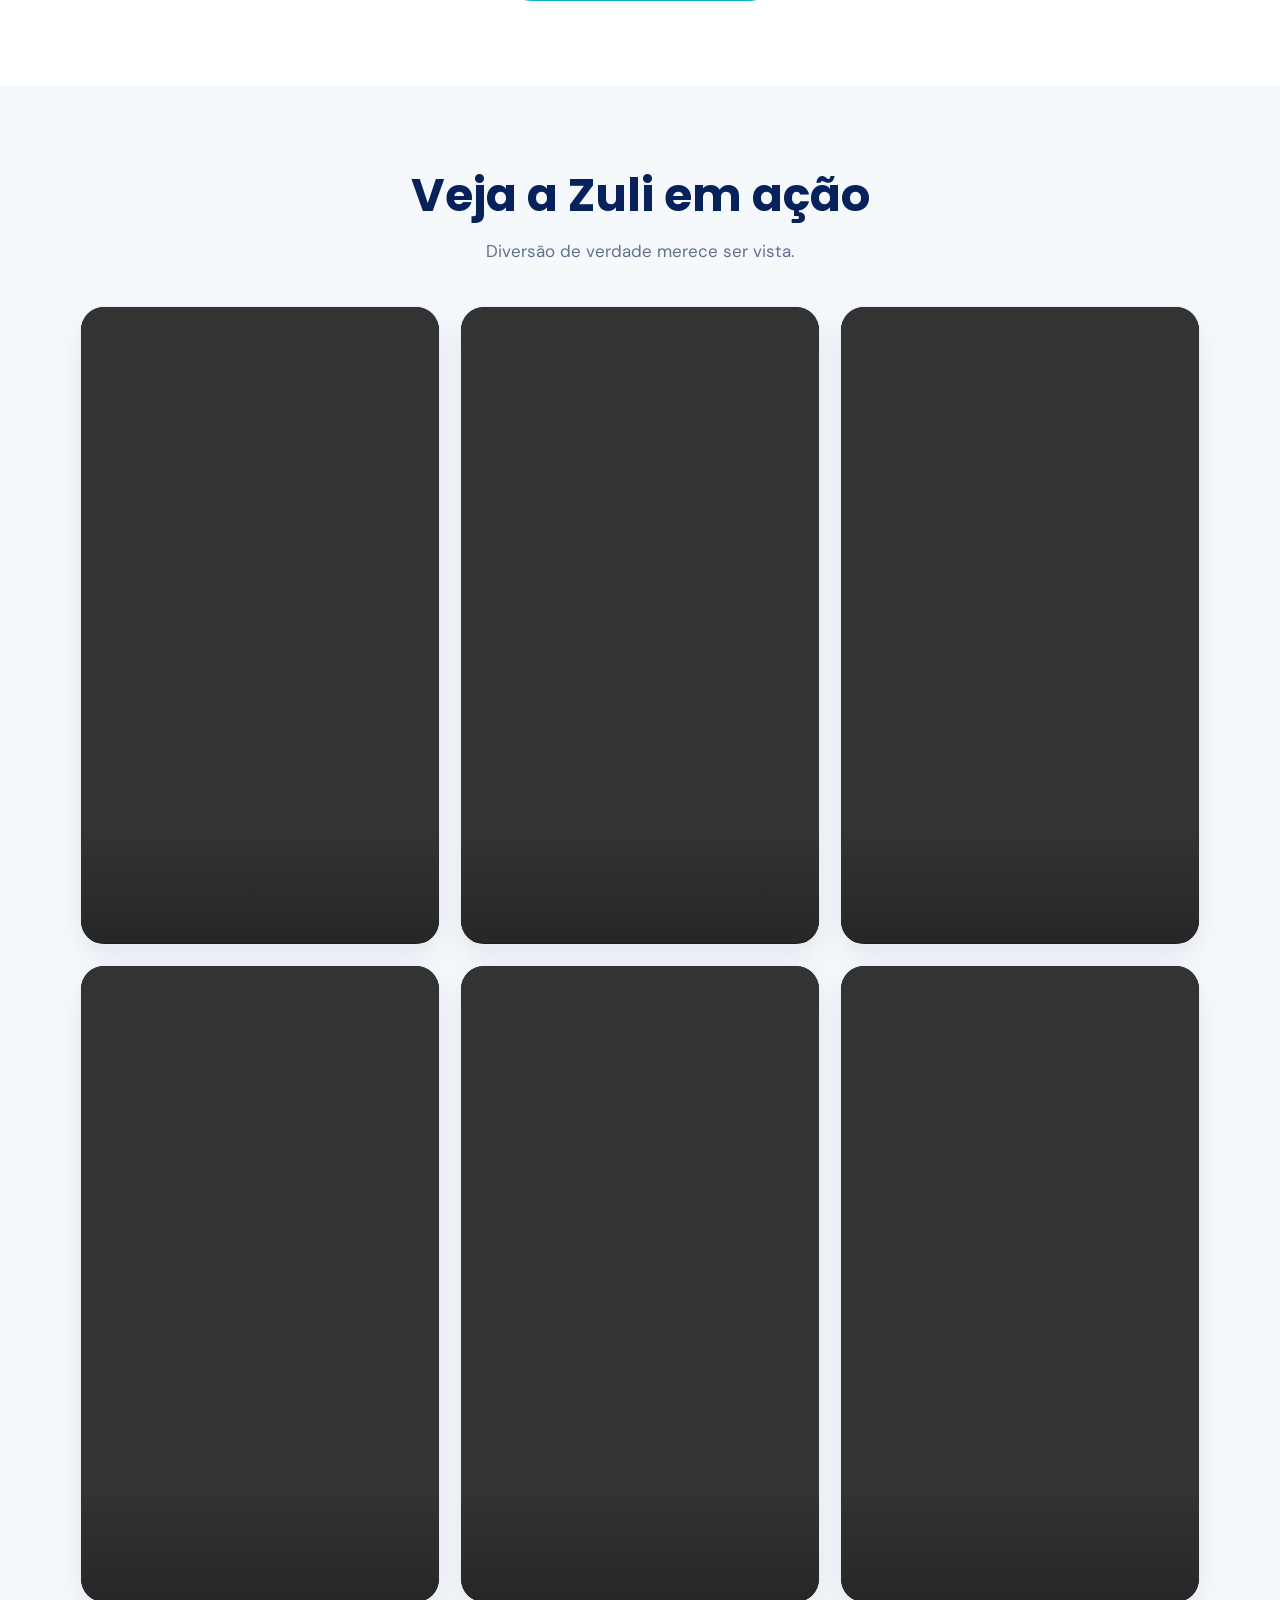
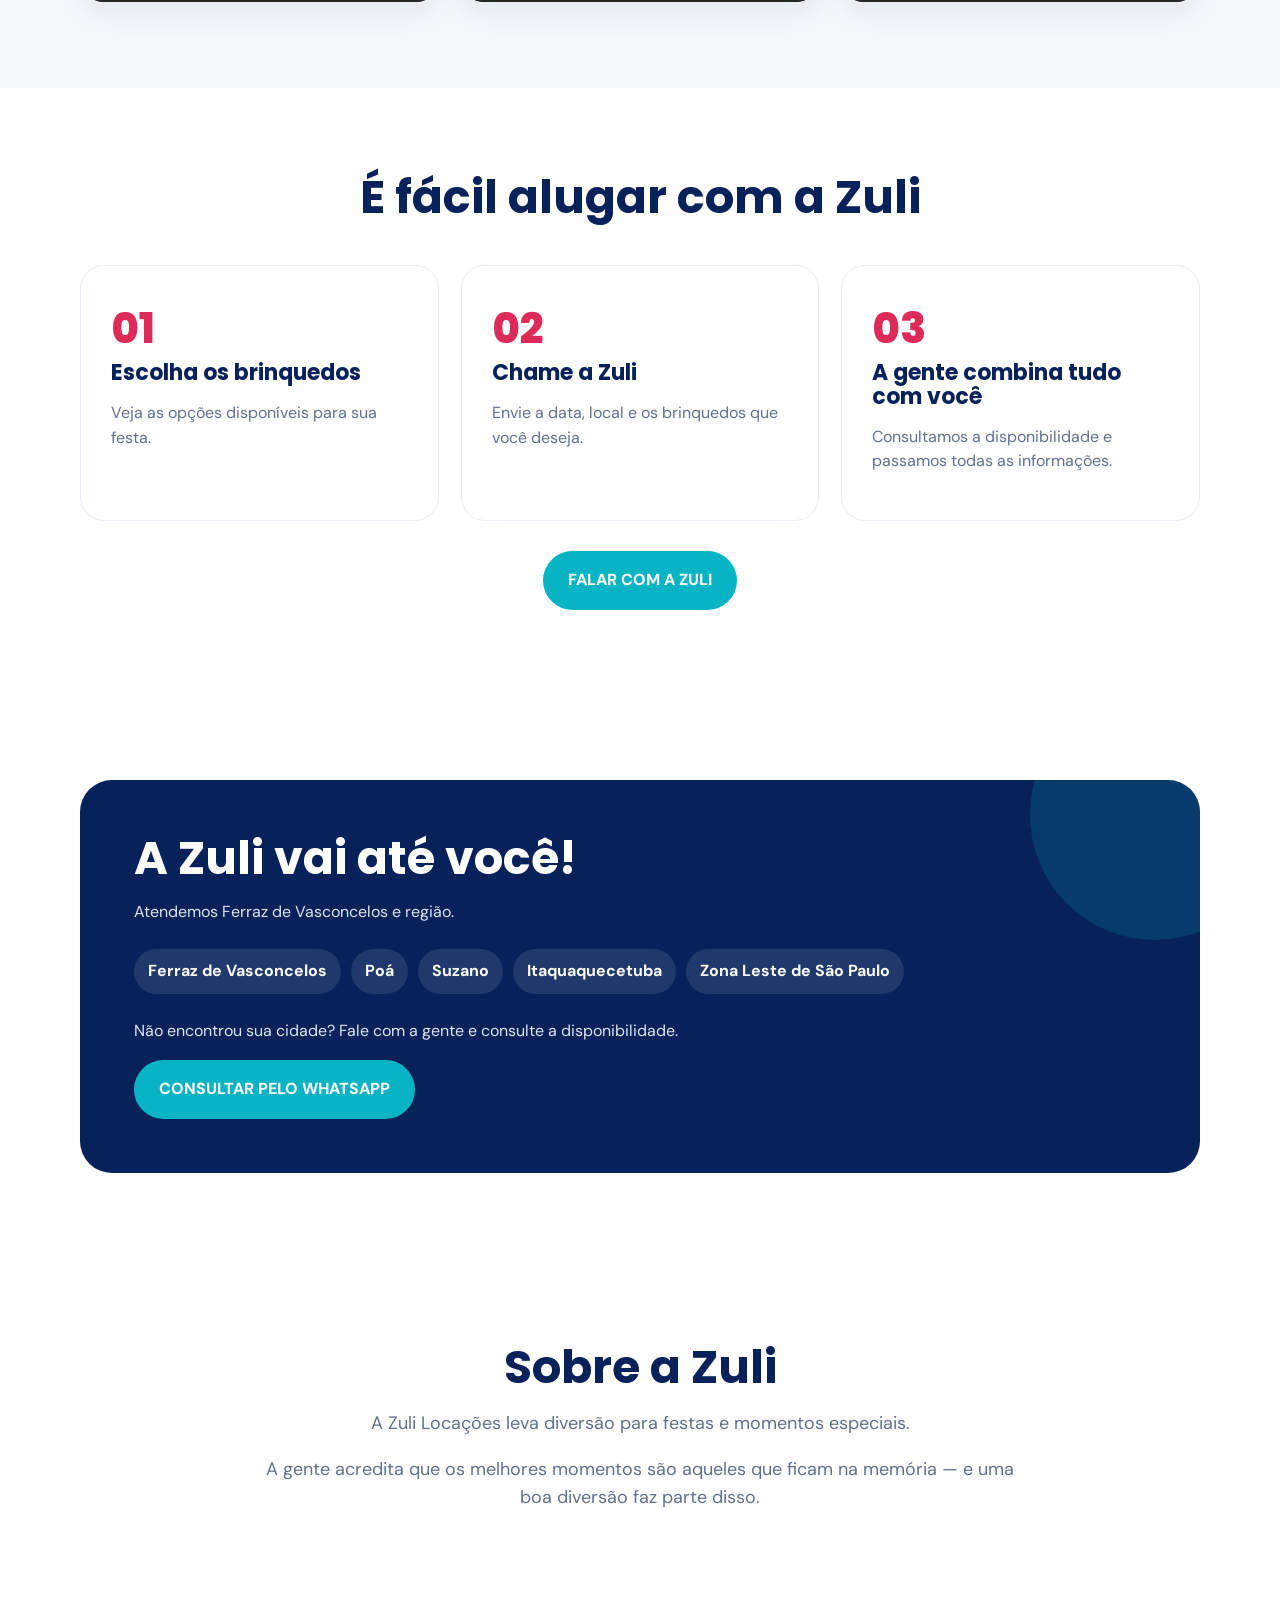
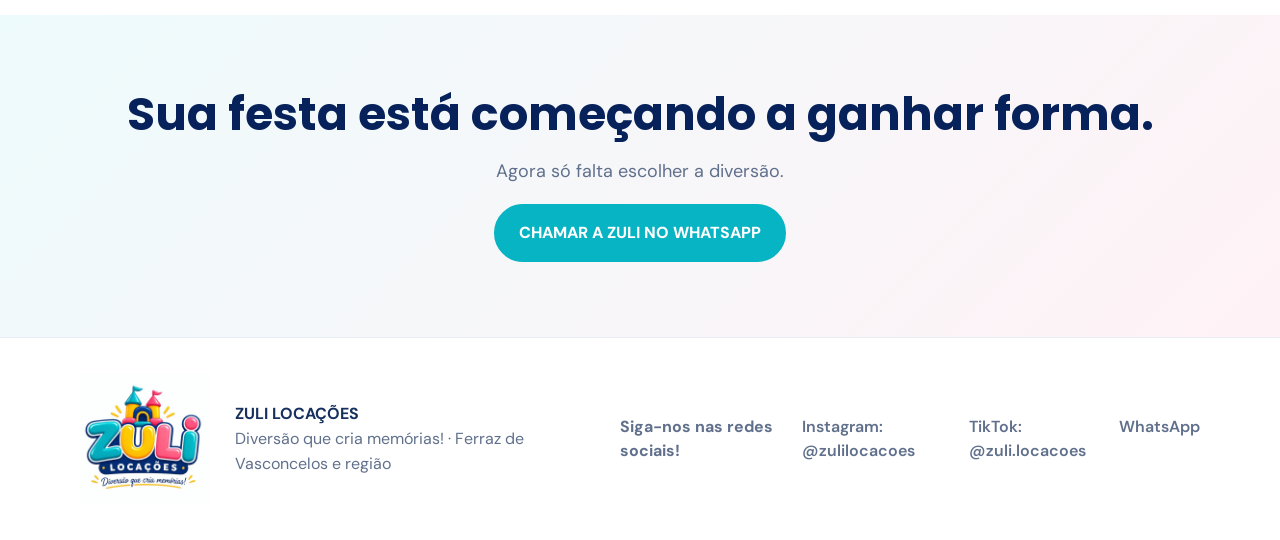
==== commit 0219c372: "Update footer with social media links" ====
--- a/index.html
+++ b/index.html
@@ -146,9 +146,11 @@
   <img src="logo-zuli.jpeg" alt="Zuli Locações">
   <div><strong>ZULI LOCAÇÕES</strong><br><span style="color:#60708c">Diversão que cria memórias! · Ferraz de Vasconcelos e região</span></div>
   <div class="footer-links">
-   <a href="https://wa.me/message/M6CZQNXBJP5SE1" target="_blank" rel="noopener">WhatsApp</a>
-   <a href="https://www.instagram.com/zulilocacoes?stkn=MTN0em9mMDBub2lpcg%3D%3D&utm_source=qr" target="_blank" rel="noopener">@zulilocacoes</a>
-  </div>
+  <strong>Siga-nos nas redes sociais!</strong>
+  <a href="https://www.instagram.com/zulilocacoes?exln=dGhoc21tNTY5M2Rk" target="_blank" rel="noopener">Instagram: @zulilocacoes</a>
+  <a href="https://www.tiktok.com/@zuli.locacoes?_r=1&_t=ZS-9AmBXBXA788" target="_blank" rel="noopener">TikTok: @zuli.locacoes</a>
+  <a href="https://wa.me/message/M6CZQNXBJP5SE1" target="_blank" rel="noopener">WhatsApp</a>
+</div>
  </div>
 </footer>
 <a class="float-wa" href="https://wa.me/message/M6CZQNXBJP5SE1" target="_blank" rel="noopener" aria-label="Falar no WhatsApp">◔</a>
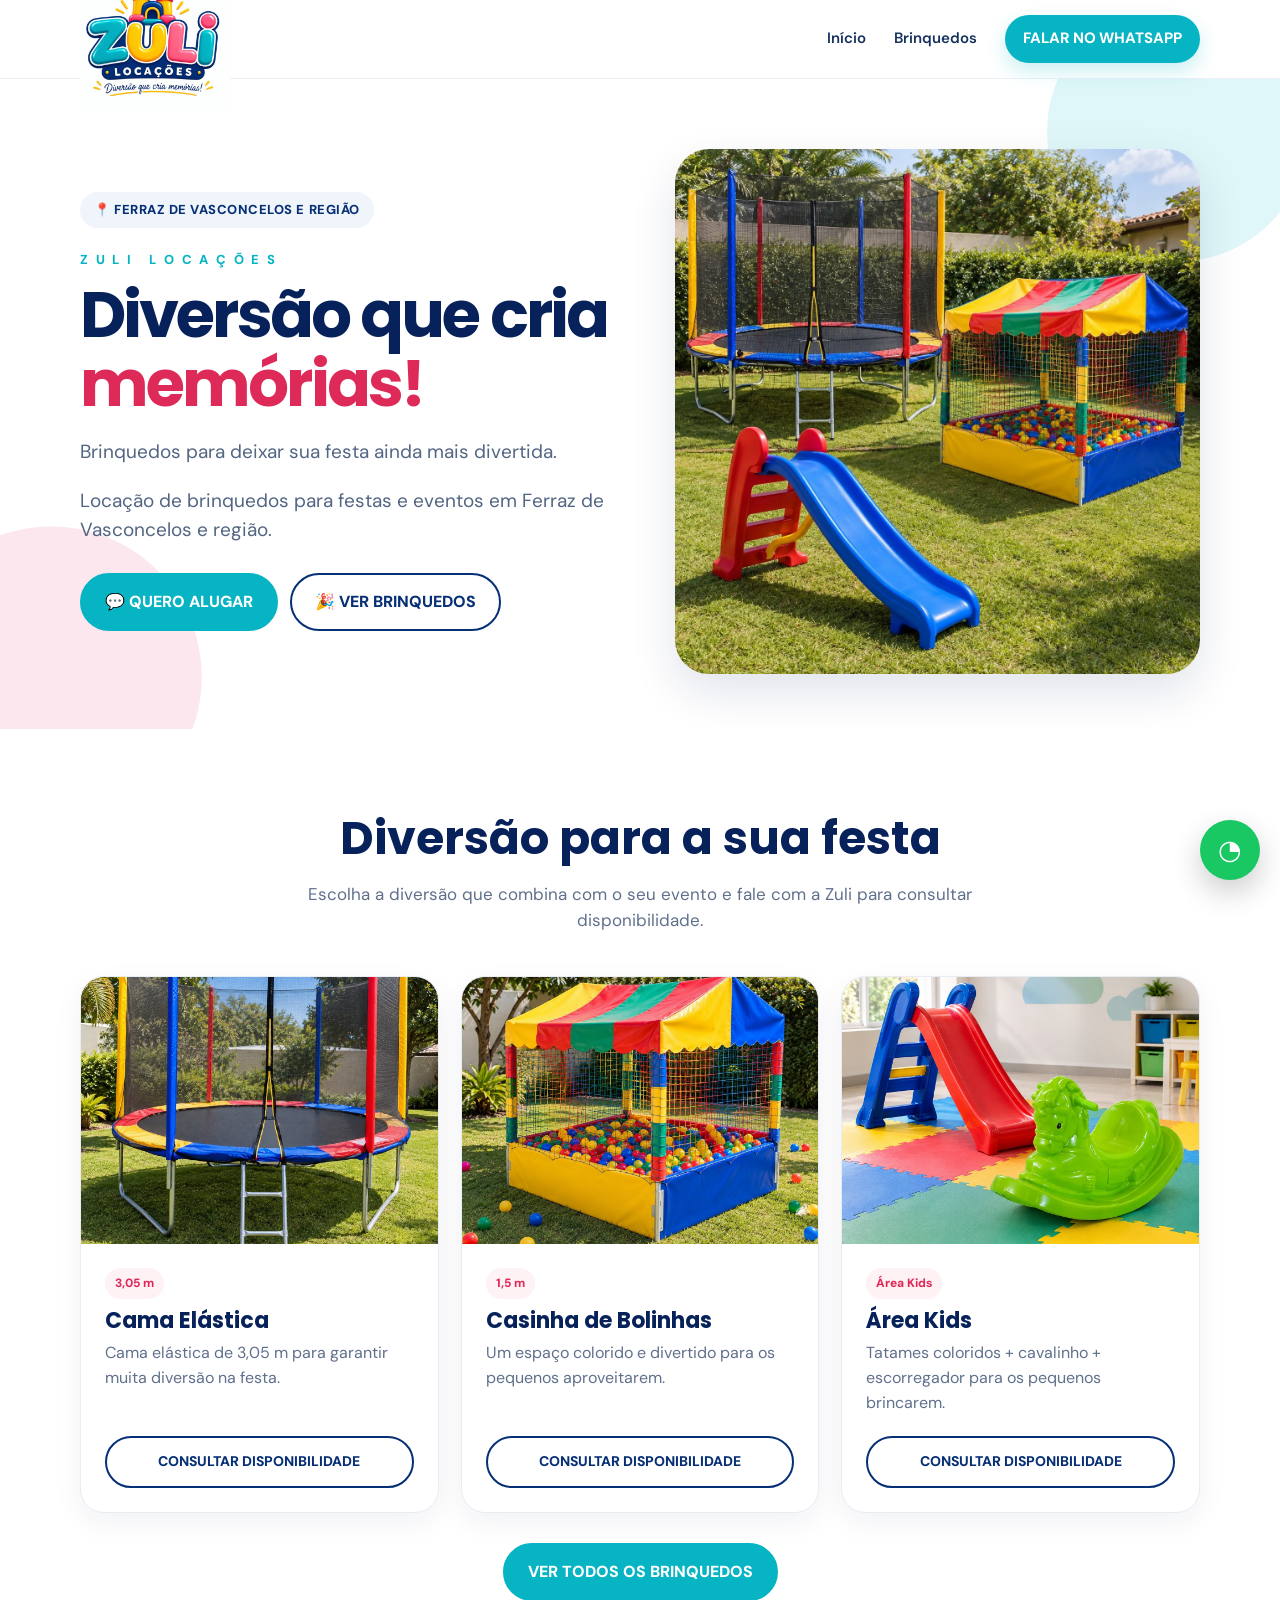
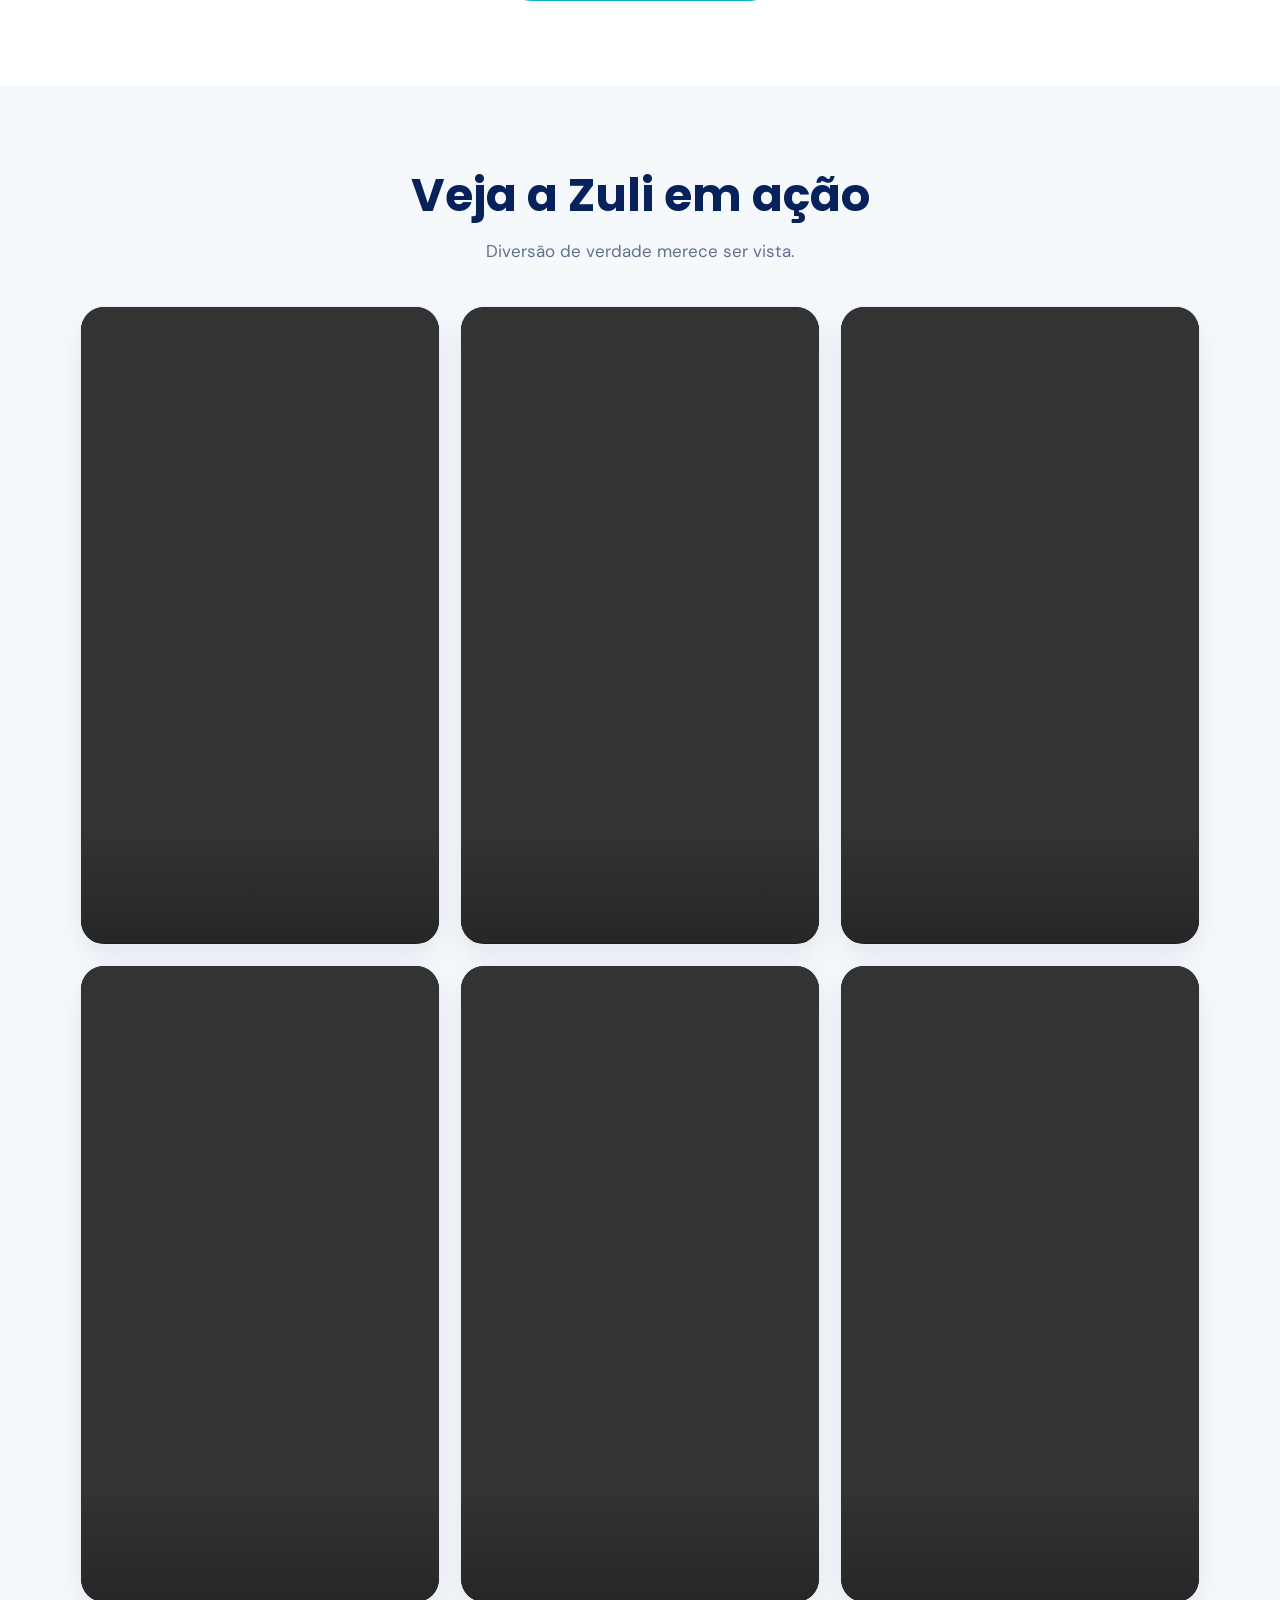
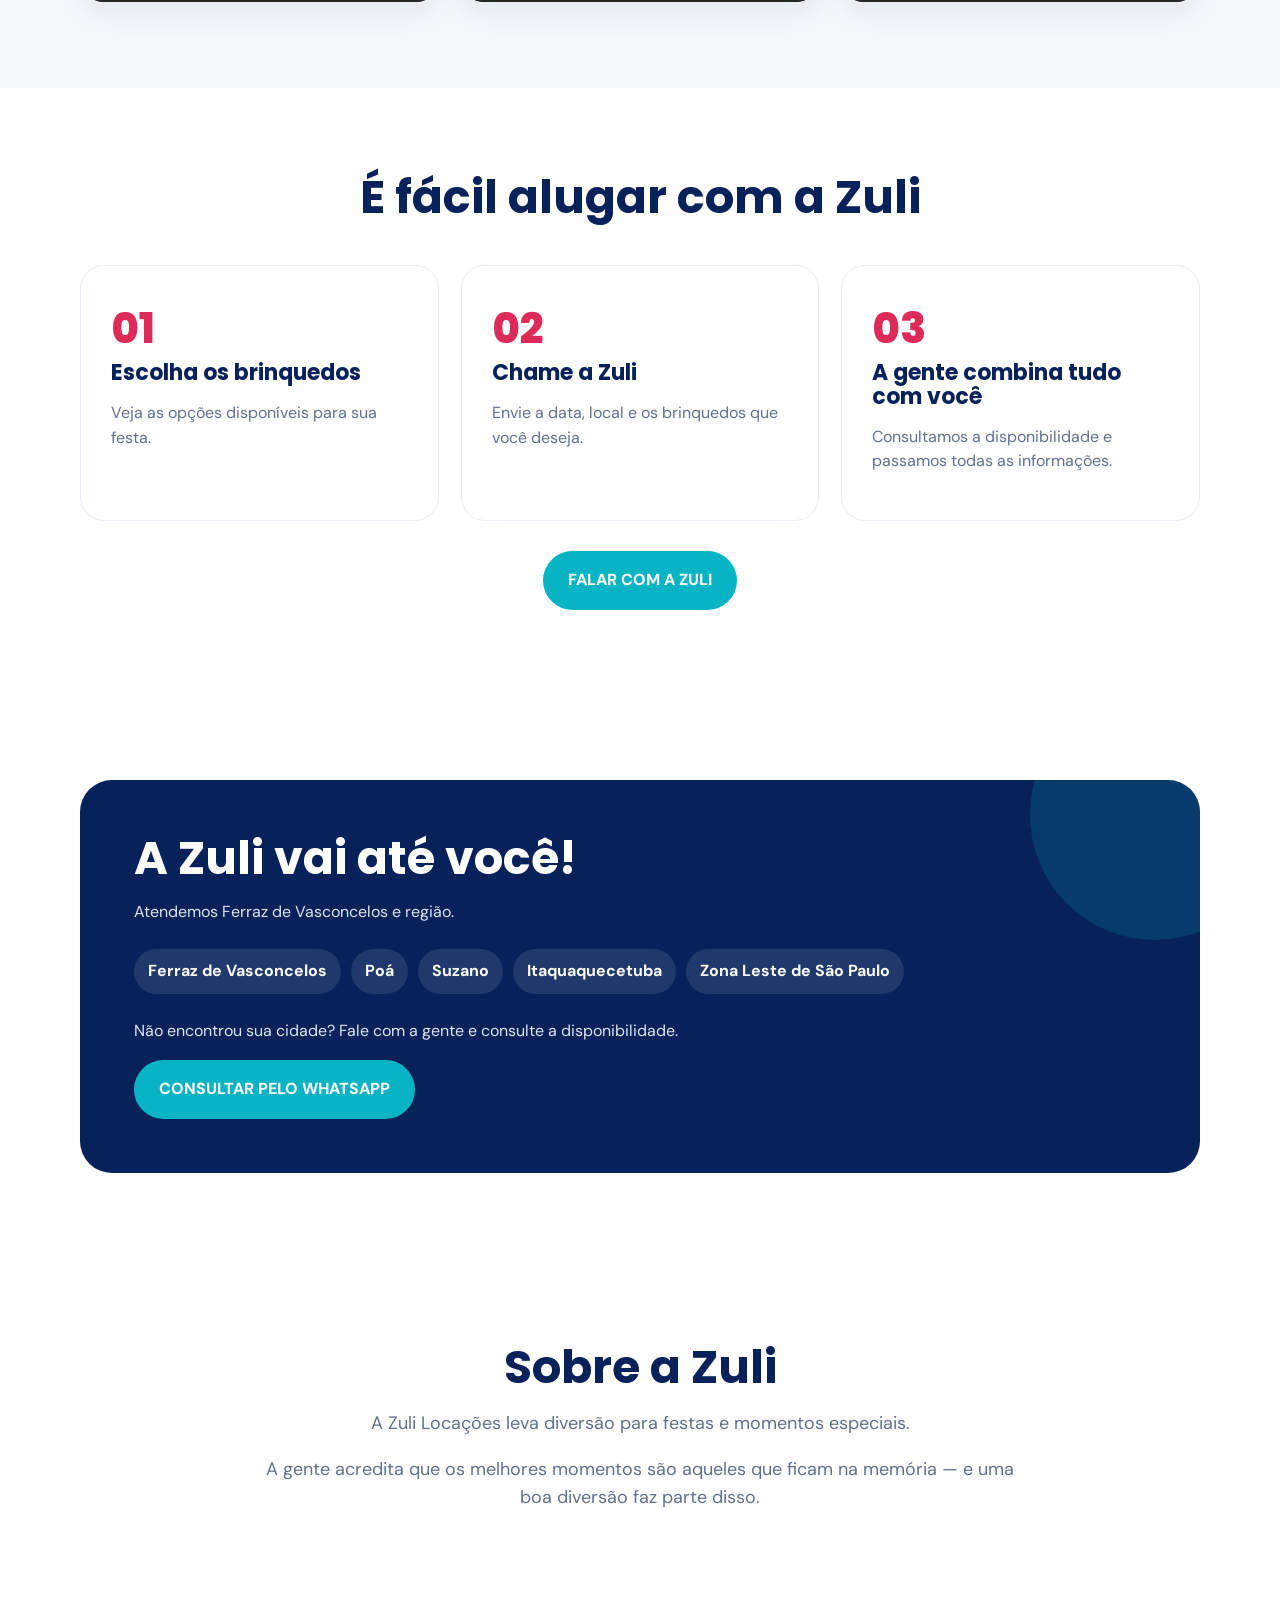
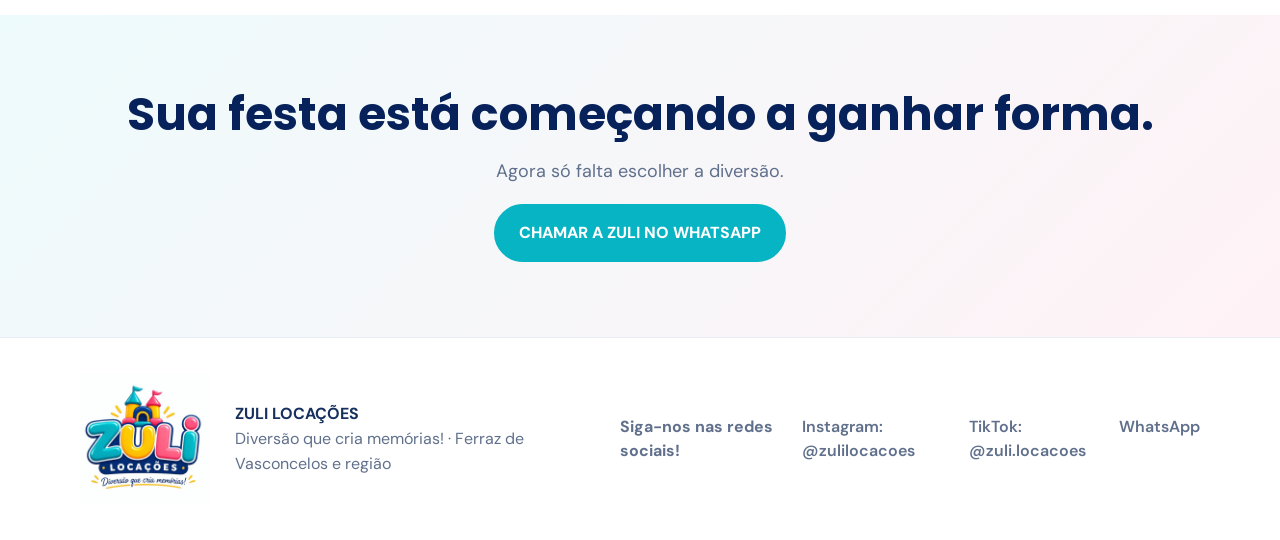
==== commit a0799ef2: "Update logo image source in index.html" ====
--- a/index.html
+++ b/index.html
@@ -10,7 +10,7 @@
 <body>
 <header class="site-header">
   <div class="container nav">
-    <a class="brand" href="index.html"><img src="assets/logo-zuli.jpeg" alt="Zuli Locações"></a>
+    <a class="brand" href="index.html"><img src="logo-zuli.jpeg" alt="Zuli Locações"></a>
     <button class="menu-toggle" aria-label="Abrir menu">☰</button>
     <nav class="nav-links">
       <a href="index.html">Início</a>
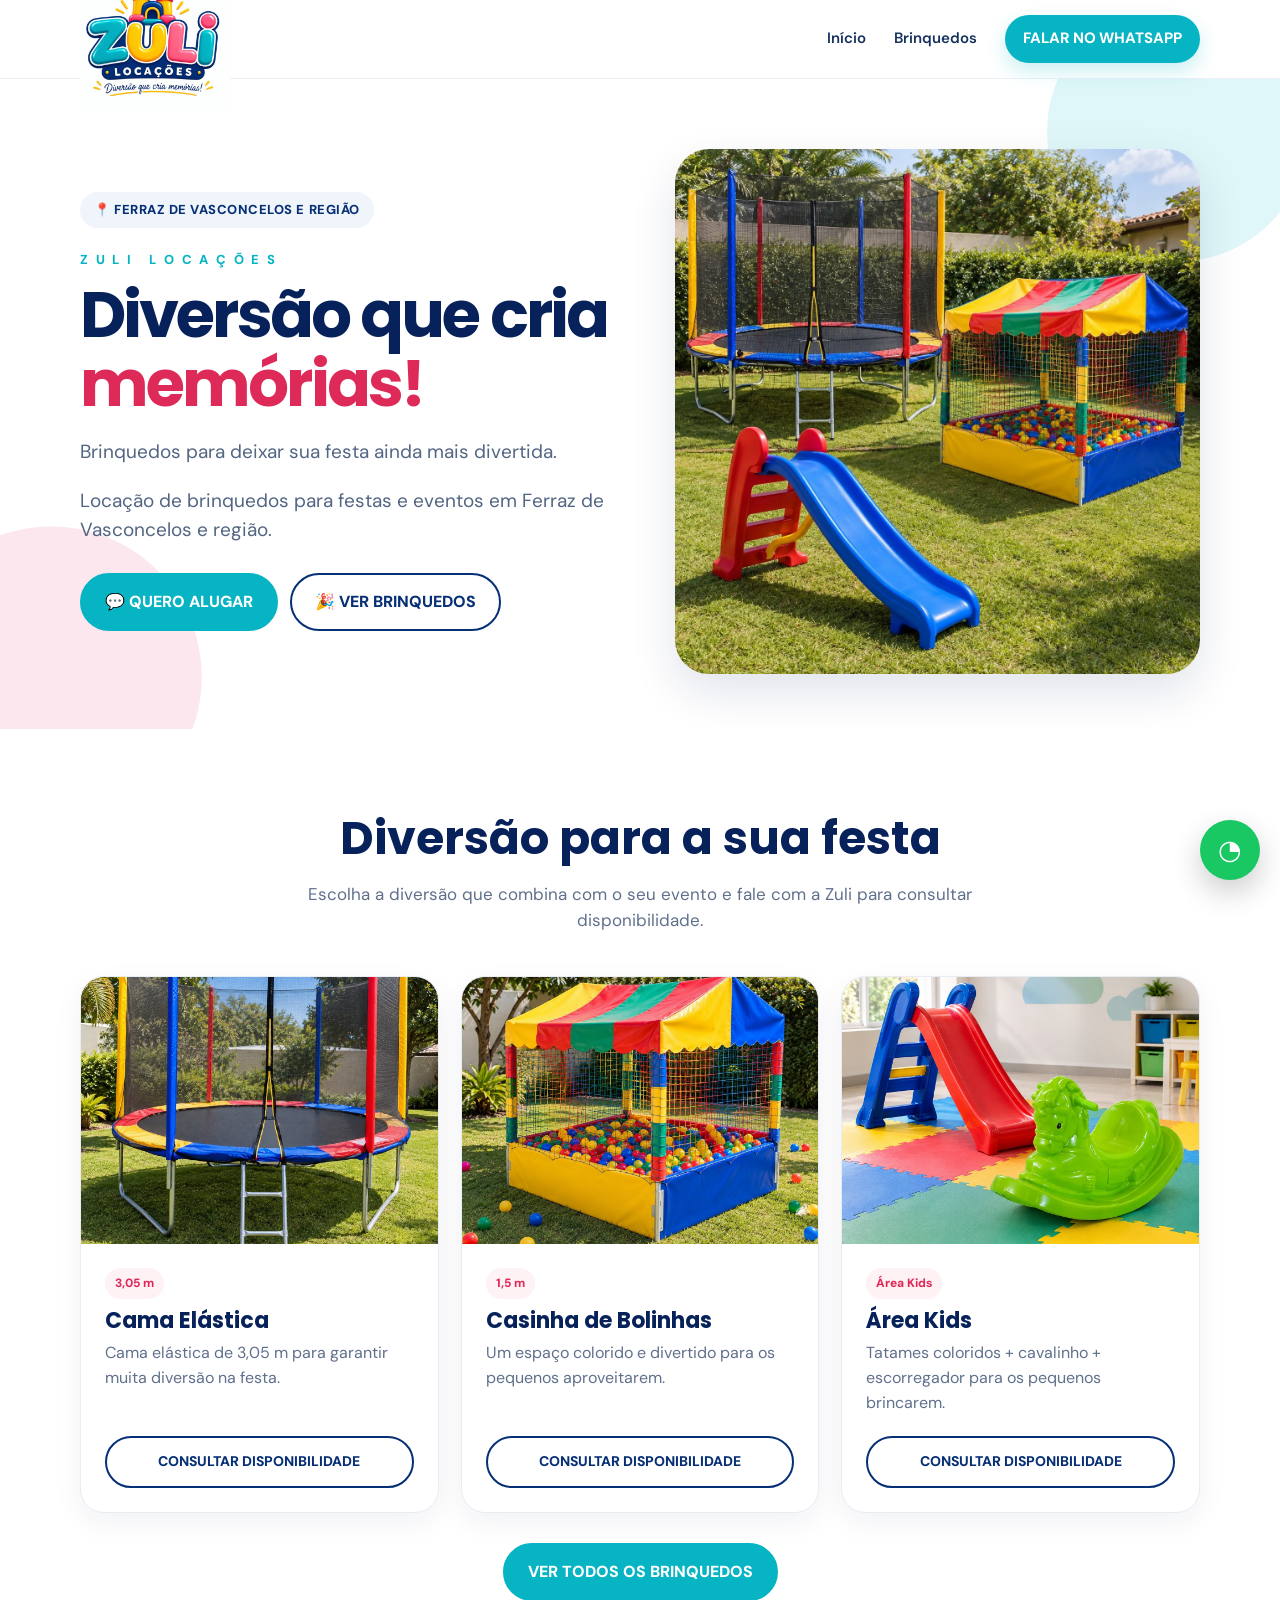
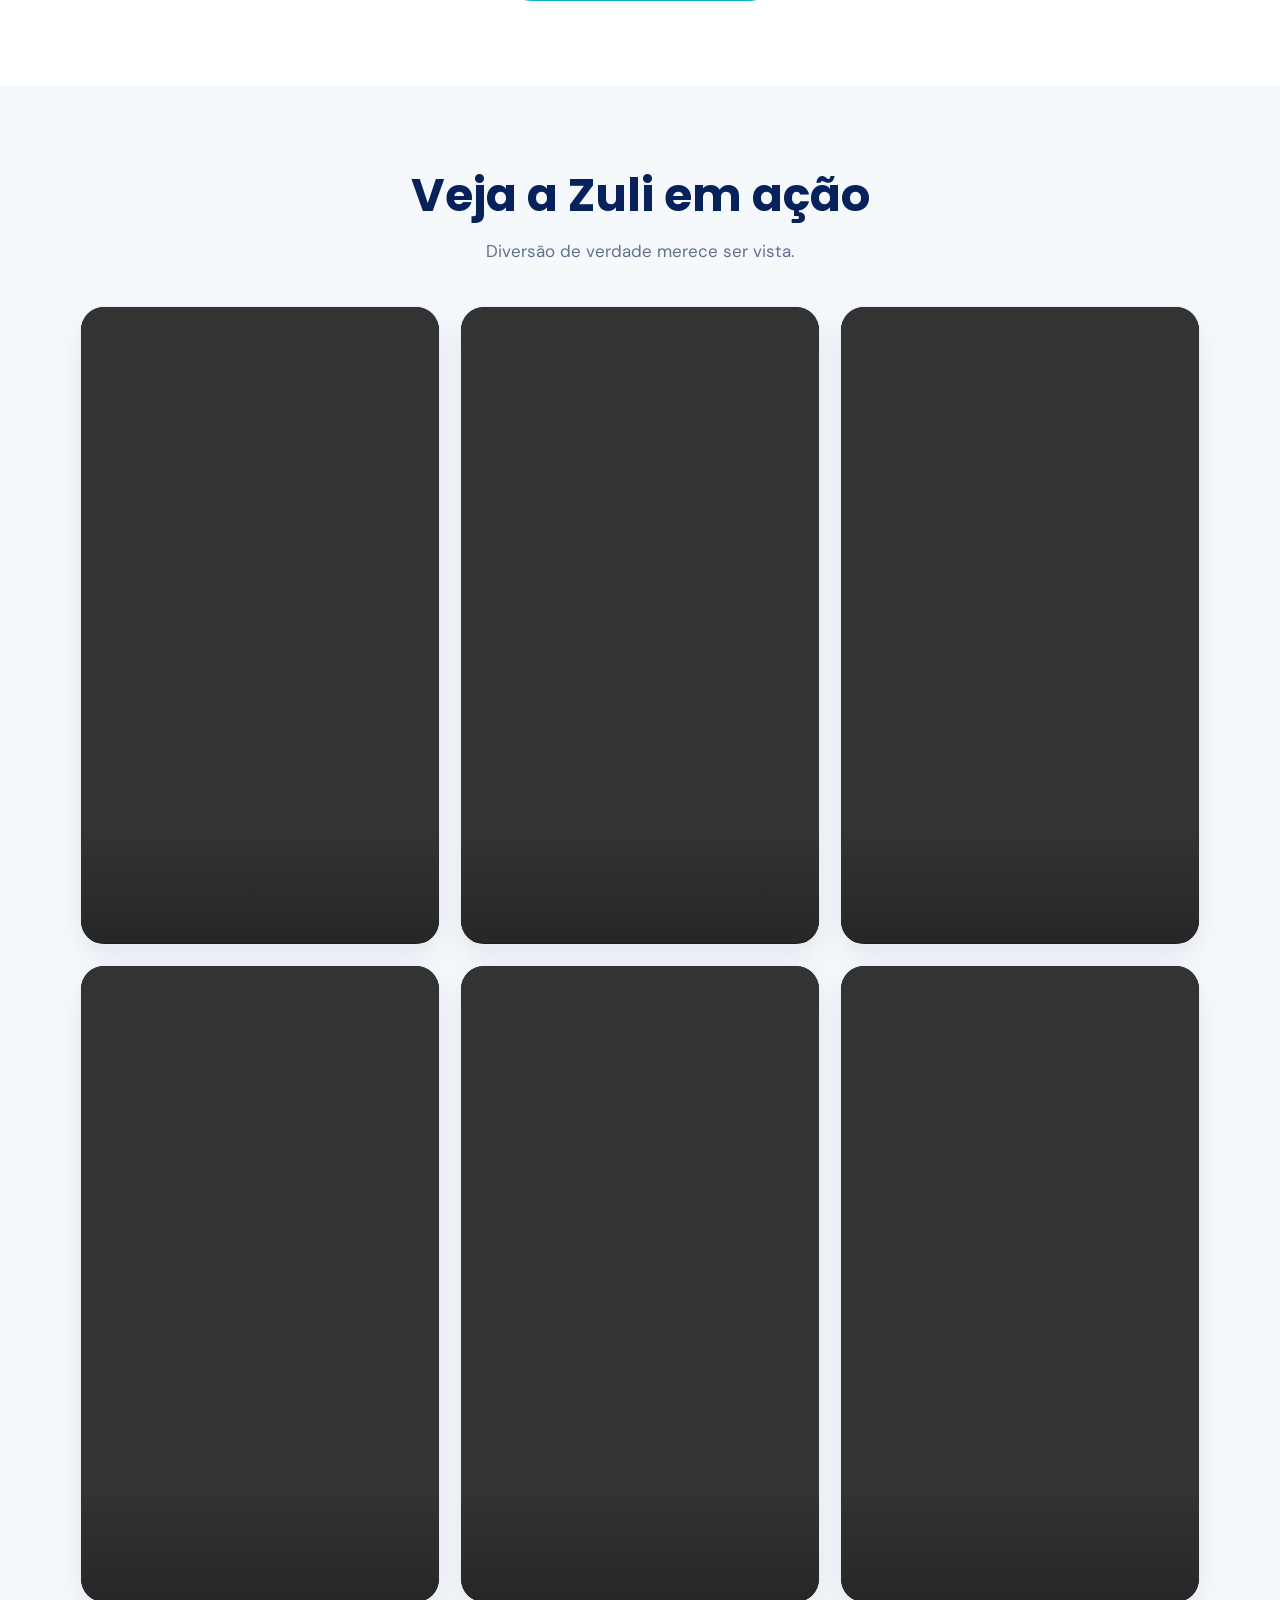
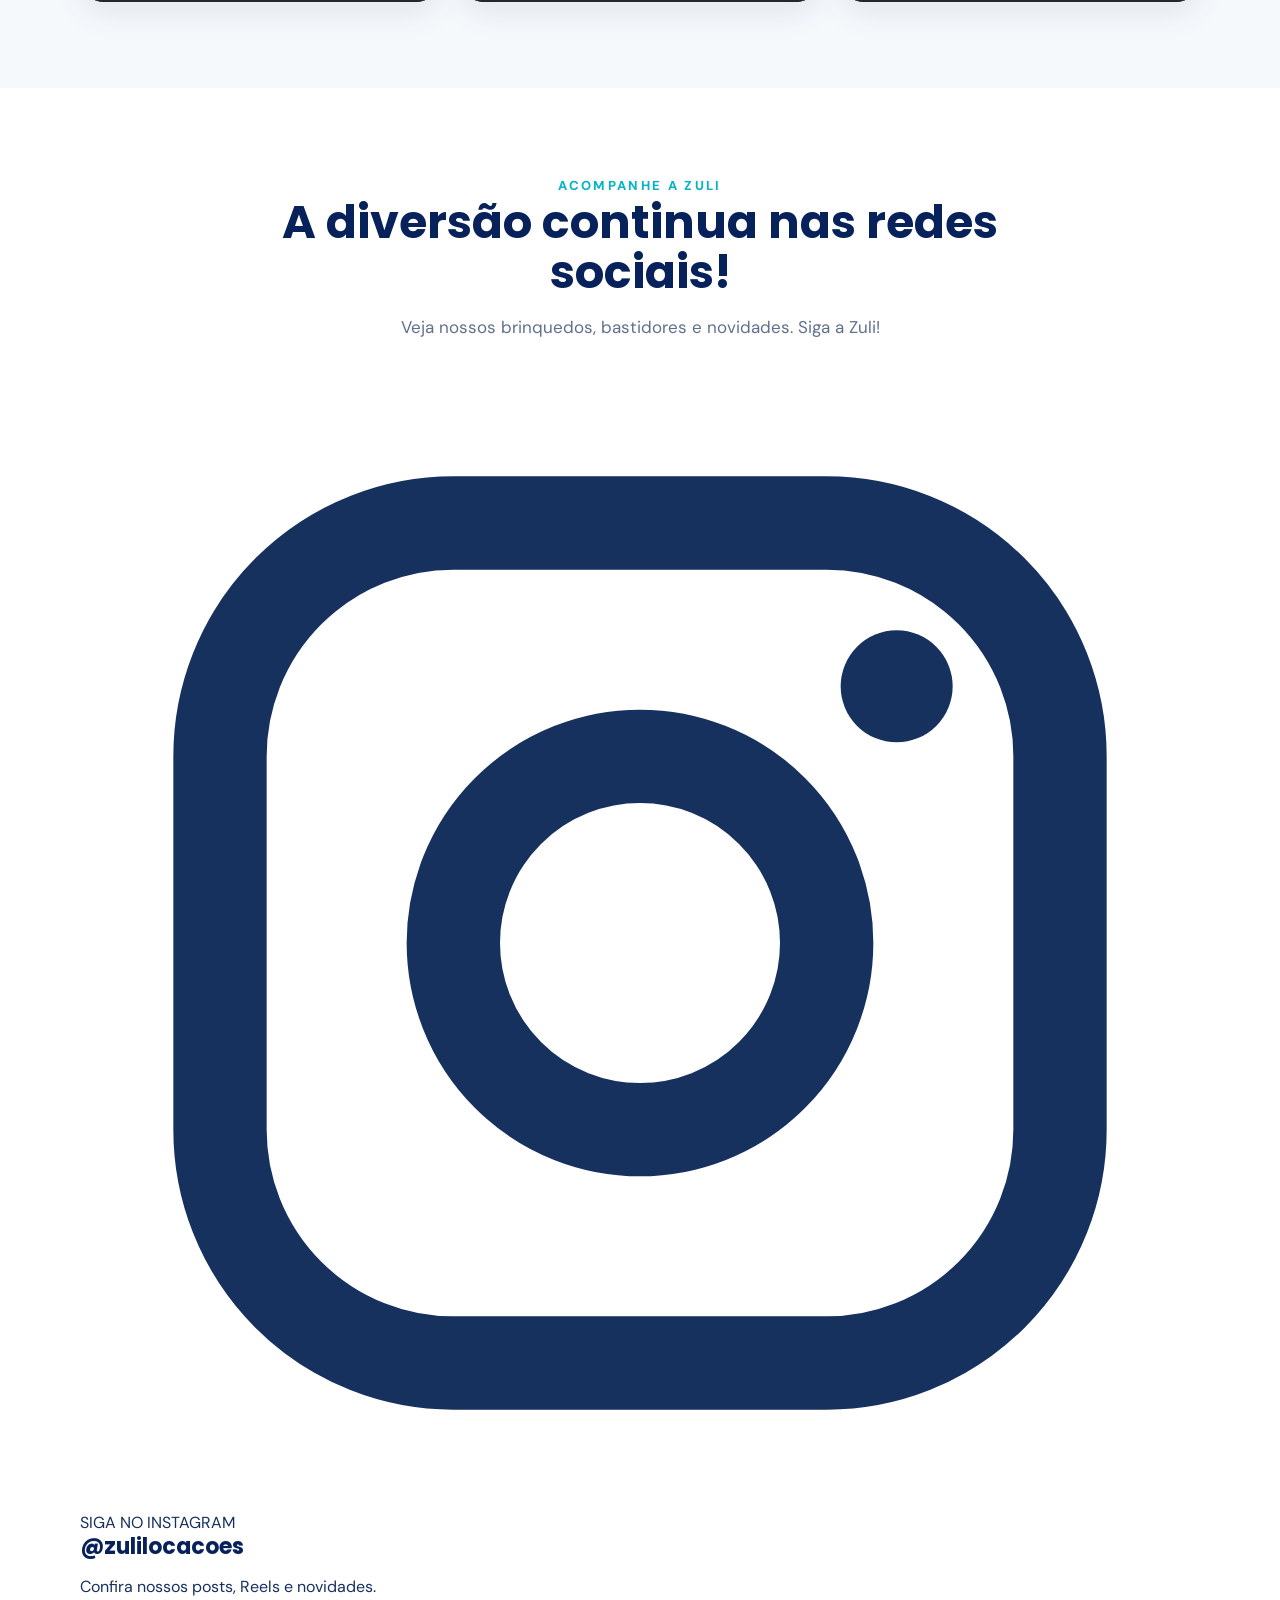
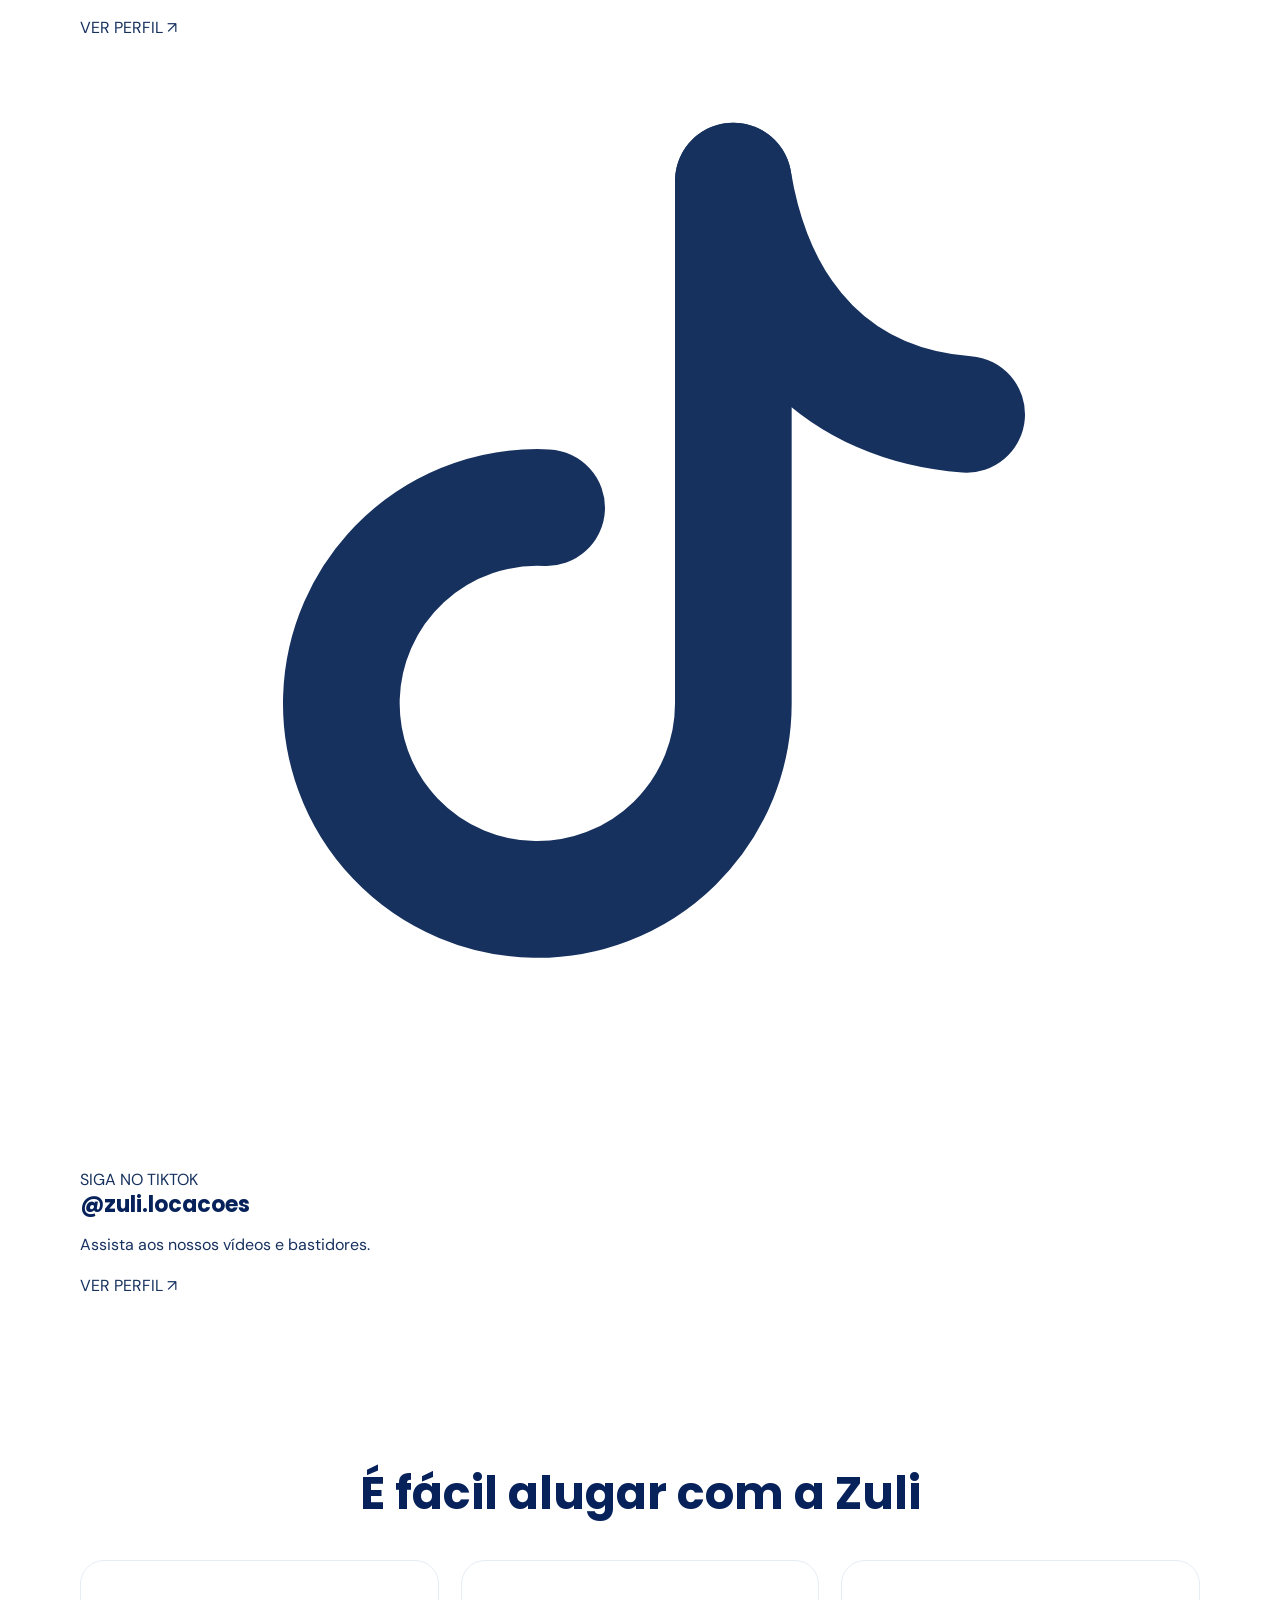
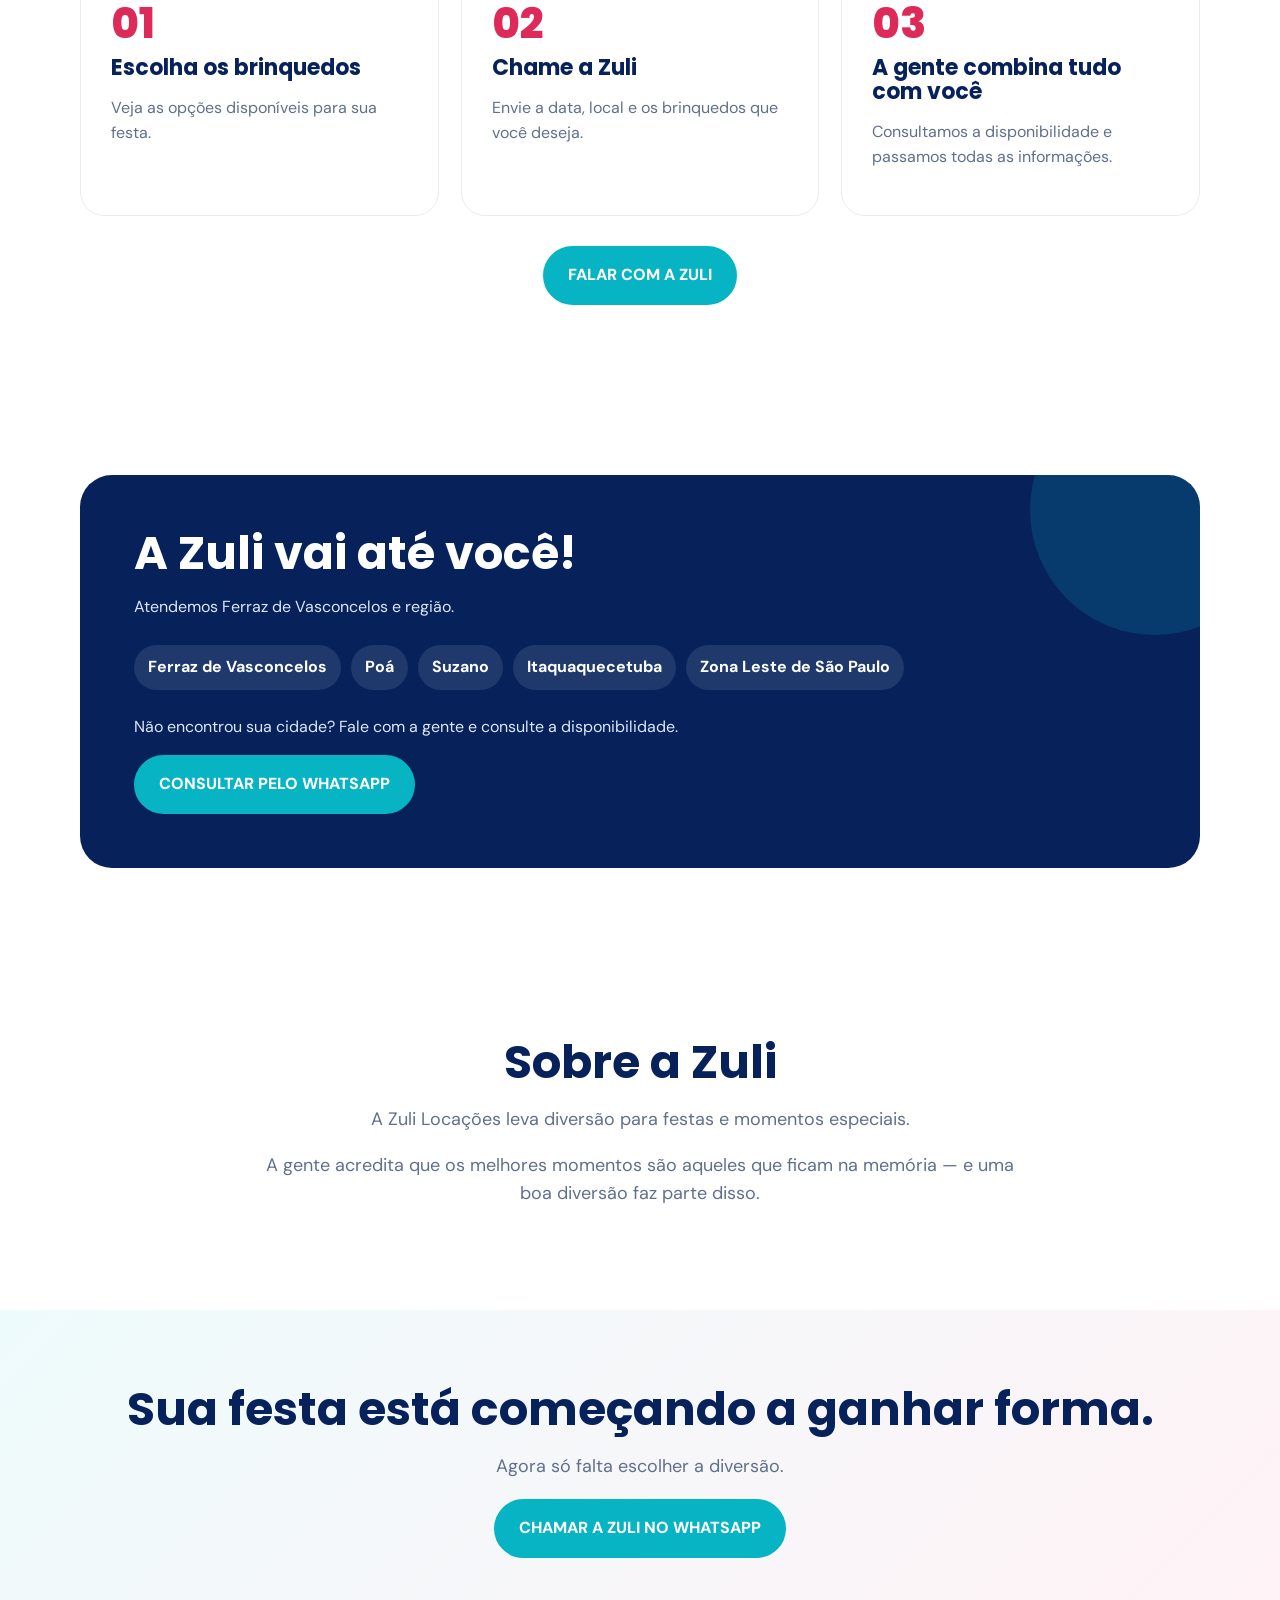
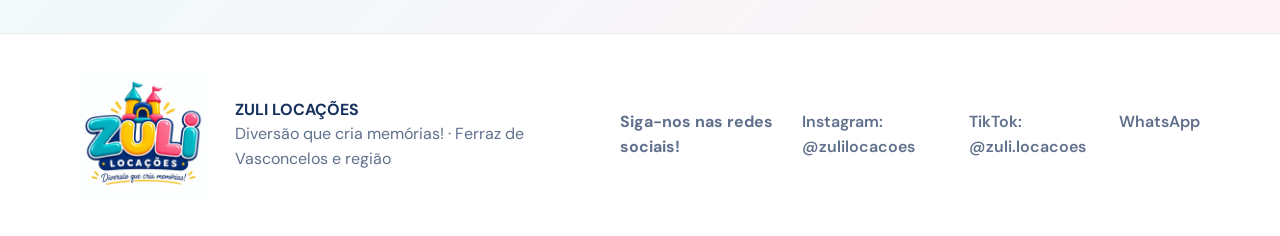
==== commit 94d4ab64: "Add social media section for Zuli Added a new social section to promote Zuli's social media presence" ====
--- a/index.html
+++ b/index.html
@@ -99,7 +99,54 @@
 </div>
  </div>
 </section>
-
+<section class="section social-section" id="redes-sociais">
+  <div class="container">
+    <div class="section-head">
+      <span class="eyebrow">ACOMPANHE A ZULI</span>
+      <h2>A diversão continua nas redes sociais!</h2>
+      <p>Veja nossos brinquedos, bastidores e novidades. Siga a Zuli!</p>
+    </div>
+
+    <div class="social-cards">
+      <a class="social-card social-instagram"
+         href="https://www.instagram.com/zulilocacoes?exln=dGhoc21tNTY5M2Rk"
+         target="_blank" rel="noopener noreferrer">
+        <div class="social-icon instagram-icon" aria-hidden="true">
+          <svg viewBox="0 0 24 24" fill="none">
+            <rect x="3" y="3" width="18" height="18" rx="5"
+              stroke="currentColor" stroke-width="2"/>
+            <circle cx="12" cy="12" r="4"
+              stroke="currentColor" stroke-width="2"/>
+            <circle cx="17.5" cy="6.5" r="1.2" fill="currentColor"/>
+          </svg>
+        </div>
+        <span class="social-label">SIGA NO INSTAGRAM</span>
+        <h3>@zulilocacoes</h3>
+        <p>Confira nossos posts, Reels e novidades.</p>
+        <span class="social-button">VER PERFIL ↗</span>
+      </a>
+
+      <a class="social-card social-tiktok"
+         href="https://www.tiktok.com/@zuli.locacoes?_r=1&_t=ZS-9AmBXBXA788"
+         target="_blank" rel="noopener noreferrer">
+        <div class="social-icon tiktok-icon" aria-hidden="true">
+          <svg viewBox="0 0 24 24" fill="none">
+            <path d="M14 3v11.2a4.2 4.2 0 1 1-4-4.2"
+              stroke="currentColor" stroke-width="2.5"
+              stroke-linecap="round" stroke-linejoin="round"/>
+            <path d="M14 3c.5 3 2.3 4.8 5 5"
+              stroke="currentColor" stroke-width="2.5"
+              stroke-linecap="round"/>
+          </svg>
+        </div>
+        <span class="social-label">SIGA NO TIKTOK</span>
+        <h3>@zuli.locacoes</h3>
+        <p>Assista aos nossos vídeos e bastidores.</p>
+        <span class="social-button">VER PERFIL ↗</span>
+      </a>
+    </div>
+  </div>
+</section>
 <section class="section">
  <div class="container">
   <div class="section-head"><h2>É fácil alugar com a Zuli</h2></div>
